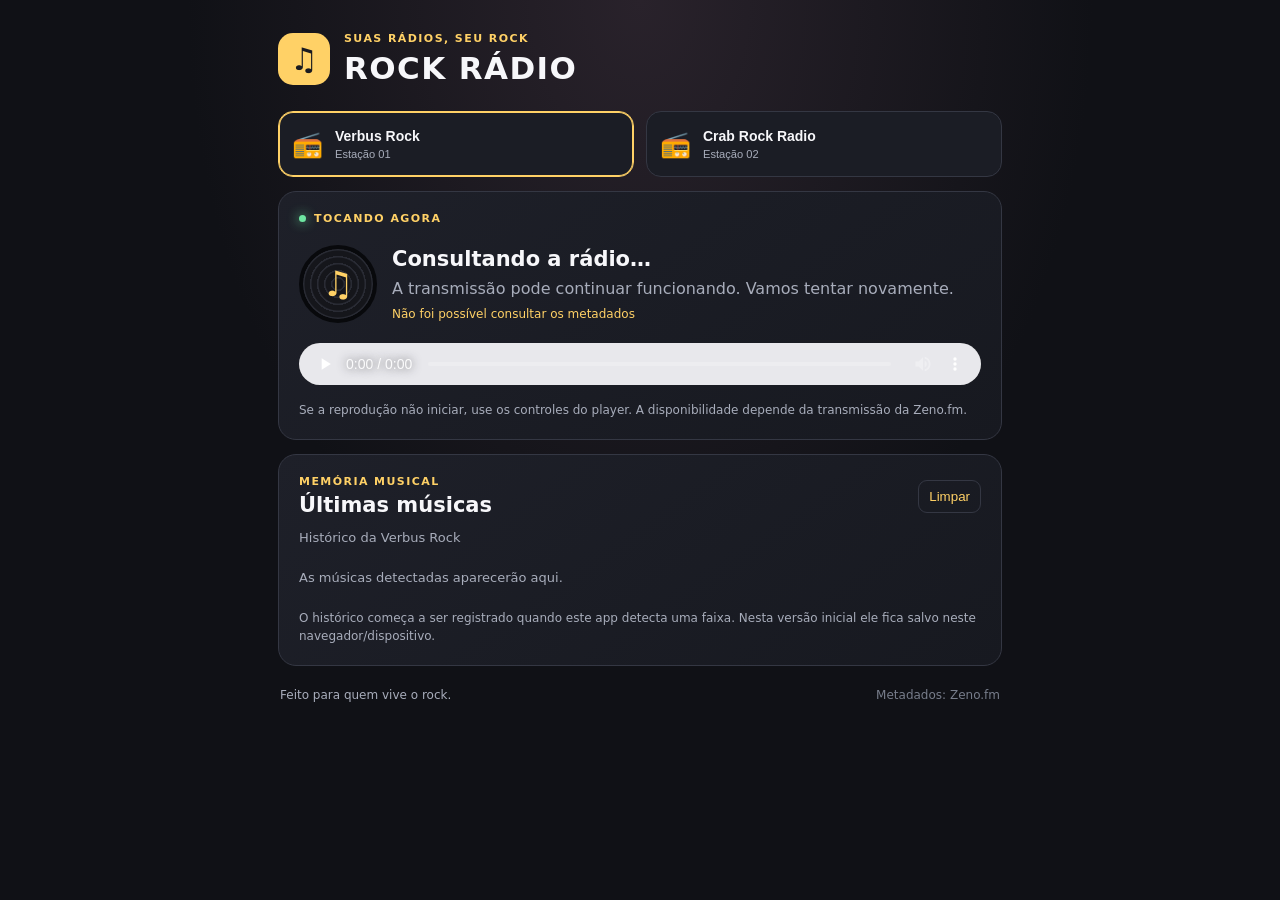
==== index.html @ 573722a2 "Add files via upload" ====
<!doctype html>
<html lang="pt-BR">
<head>
  <meta charset="utf-8">
  <meta name="viewport" content="width=device-width,initial-scale=1">
  <meta name="theme-color" content="#17191f">
  <meta name="description" content="Ouça Verbus Rock e Crab Rock Radio em um só lugar.">
  <link rel="manifest" href="/manifest.webmanifest">
  <link rel="icon" href="/icons/icon.svg" type="image/svg+xml">
  <link rel="stylesheet" href="/styles.css">
  <title>Rock Rádio</title>
</head>
<body>
  <main class="app">
    <header class="top">
      <div class="brand-mark">♫</div>
      <div><p class="eyebrow">SUAS RÁDIOS, SEU ROCK</p><h1>ROCK RÁDIO</h1></div>
      <button id="installBtn" class="install hidden" type="button">Instalar app</button>
    </header>

    <section class="station-grid" aria-label="Escolha uma estação">
      <button class="station active" data-station="verbus" type="button">
        <span class="station-icon">📻</span><span><strong>Verbus Rock</strong><small>Estação 01</small></span>
      </button>
      <button class="station" data-station="crab" type="button">
        <span class="station-icon">📻</span><span><strong>Crab Rock Radio</strong><small>Estação 02</small></span>
      </button>
    </section>

    <section class="now card">
      <div class="section-label"><span class="live-dot"></span> TOCANDO AGORA</div>
      <div class="track">
        <div class="record">♫</div>
        <div class="track-copy">
          <h2 id="trackTitle">Consultando a rádio…</h2>
          <p id="trackArtist">Aguarde enquanto buscamos os metadados.</p>
          <p id="trackStatus" class="status">Preparando conexão</p>
        </div>
      </div>
      <audio id="audio" preload="none" controls></audio>
      <p class="hint">Se a reprodução não iniciar, use os controles do player. A disponibilidade depende da transmissão da Zeno.fm.</p>
    </section>

    <section class="card history-card">
      <div class="history-heading"><div><p class="section-label">MEMÓRIA MUSICAL</p><h2>Últimas músicas</h2></div><button id="clearHistory" class="text-button" type="button">Limpar</button></div>
      <p id="historyFor" class="muted">Histórico da Verbus Rock</p>
      <ol id="historyList" class="history-list"><li class="empty">As músicas detectadas aparecerão aqui.</li></ol>
      <p class="hint">O histórico começa a ser registrado quando este app detecta uma faixa. Nesta versão inicial ele fica salvo neste navegador/dispositivo.</p>
    </section>

    <footer>Feito para quem vive o rock. <span>Metadados: Zeno.fm</span></footer>
  </main>
  <script src="/app.js" defer></script>
</body>
</html>
---- styles.css ----
:root{color-scheme:dark;--bg:#101116;--panel:#1b1d25;--panel2:#252833;--line:#343743;--text:#f7f7fa;--muted:#a8adbb;--gold:#ffd166;--red:#fa5d62}
*{box-sizing:border-box}body{margin:0;background:radial-gradient(ellipse at top,#29222b 0,#101116 50%);font-family:Inter,system-ui,-apple-system,Segoe UI,sans-serif;color:var(--text);min-height:100vh}.app{width:min(760px,100%);margin:0 auto;padding:24px 18px 36px}.top{display:flex;align-items:center;gap:14px;margin:8px 0 25px}.brand-mark{width:52px;height:52px;display:grid;place-items:center;border-radius:15px;background:var(--gold);color:#191a20;font-size:31px;font-weight:900}.eyebrow,.section-label{font-size:11px;letter-spacing:.13em;color:var(--gold);font-weight:800;margin:0 0 5px}.top h1{font-size:clamp(23px,5vw,31px);letter-spacing:.045em;margin:0}.install{margin-left:auto;background:var(--gold);color:#191a20;border:0;border-radius:10px;padding:10px 12px;font-weight:800}.hidden{display:none!important}.station-grid{display:grid;grid-template-columns:1fr 1fr;gap:12px;margin-bottom:14px}.station{display:flex;align-items:center;gap:12px;text-align:left;background:var(--panel);color:var(--text);border:1px solid var(--line);border-radius:15px;padding:16px 13px;cursor:pointer;min-width:0}.station.active{border-color:var(--gold);box-shadow:inset 0 0 0 1px var(--gold)}.station-icon{font-size:25px}.station strong,.station small{display:block}.station strong{font-size:14px}.station small{color:var(--muted);margin-top:4px}.card{background:linear-gradient(145deg,#1e2029,#171920);border:1px solid var(--line);border-radius:18px;padding:20px;margin-bottom:14px}.section-label{display:flex;align-items:center;gap:8px}.live-dot{height:7px;width:7px;border-radius:50%;background:#6ee7a2;box-shadow:0 0 12px #6ee7a2}.track{display:flex;align-items:center;gap:15px;margin:20px 0}.record{height:78px;width:78px;flex:0 0 78px;display:grid;place-items:center;border-radius:50%;font-size:35px;color:var(--gold);background:repeating-radial-gradient(circle,#15161b 0 5px,#292b34 6px 7px);border:4px solid #08090c}.track-copy{min-width:0}.track-copy h2{font-size:21px;line-height:1.2;margin:0 0 6px;overflow-wrap:anywhere}.track-copy p{margin:0;color:var(--muted);overflow-wrap:anywhere}.track-copy .status{font-size:12px;margin-top:9px;color:var(--gold)}audio{width:100%;height:42px}audio::-webkit-media-controls-panel{background:#e8e8ec}.hint{font-size:12px;line-height:1.5;color:var(--muted);margin:12px 0 0}.history-heading{display:flex;justify-content:space-between;align-items:center;gap:10px}.history-heading h2{margin:0;font-size:21px}.text-button{background:transparent;color:var(--gold);border:1px solid var(--line);border-radius:9px;padding:8px 10px;cursor:pointer}.muted{font-size:13px;color:var(--muted)}.history-list{list-style:none;margin:12px 0 0;padding:0}.history-list li{padding:12px 0;border-bottom:1px solid var(--line);display:flex;gap:12px;align-items:flex-start}.history-list li:last-child{border-bottom:0}.history-list .time{font-size:11px;color:var(--gold);white-space:nowrap;min-width:64px}.history-list strong{display:block;font-size:14px;overflow-wrap:anywhere}.history-list small{display:block;color:var(--muted);margin-top:3px}.empty{color:var(--muted);font-size:13px}footer{padding:8px 2px;color:var(--muted);font-size:12px;display:flex;justify-content:space-between;gap:12px}footer span{color:#777d8b}
@media(max-width:520px){.app{padding:18px 13px 28px}.station-grid{grid-template-columns:1fr}.station{padding:13px}.card{padding:16px}.track{align-items:flex-start}.record{width:62px;height:62px;flex-basis:62px;font-size:27px}.track-copy h2{font-size:18px}.top{gap:10px}.brand-mark{width:45px;height:45px}.install{font-size:12px;padding:9px}}
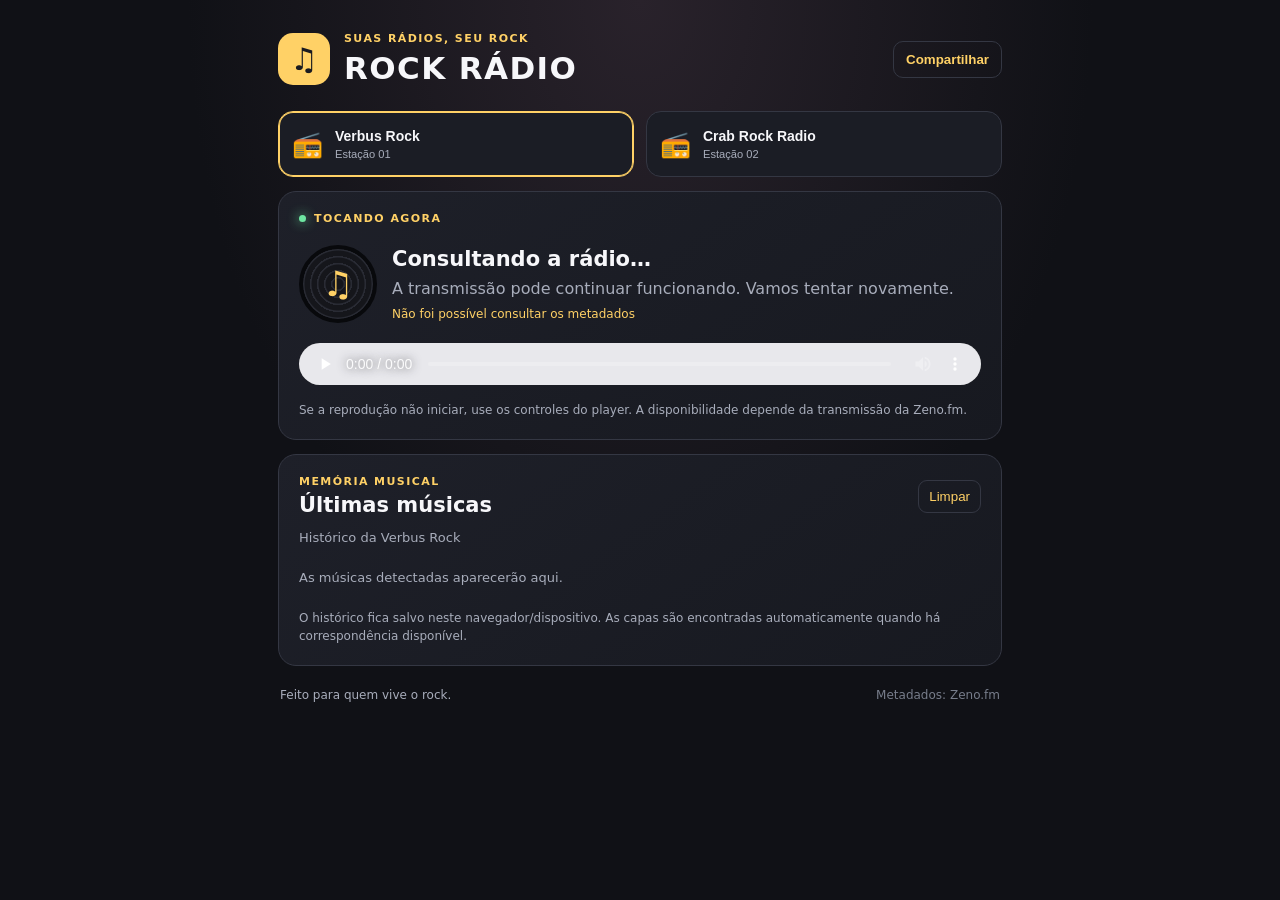
==== commit 7a186e6d: "Add files via upload" ====
--- a/index.html
+++ b/index.html
@@ -1,55 +1,21 @@
 <!doctype html>
 <html lang="pt-BR">
 <head>
-  <meta charset="utf-8">
-  <meta name="viewport" content="width=device-width,initial-scale=1">
-  <meta name="theme-color" content="#17191f">
-  <meta name="description" content="Ouça Verbus Rock e Crab Rock Radio em um só lugar.">
-  <link rel="manifest" href="/manifest.webmanifest">
-  <link rel="icon" href="/icons/icon.svg" type="image/svg+xml">
-  <link rel="stylesheet" href="/styles.css">
-  <title>Rock Rádio</title>
+<meta charset="utf-8"><meta name="viewport" content="width=device-width,initial-scale=1">
+<meta name="theme-color" content="#17191f"><meta name="description" content="Ouça Verbus Rock e Crab Rock Radio em um só lugar.">
+<link rel="manifest" href="/manifest.webmanifest"><link rel="icon" href="/icons/icon.svg" type="image/svg+xml"><link rel="stylesheet" href="/styles.css">
+<title>Rock Rádio</title>
 </head>
-<body>
-  <main class="app">
-    <header class="top">
-      <div class="brand-mark">♫</div>
-      <div><p class="eyebrow">SUAS RÁDIOS, SEU ROCK</p><h1>ROCK RÁDIO</h1></div>
-      <button id="installBtn" class="install hidden" type="button">Instalar app</button>
-    </header>
-
-    <section class="station-grid" aria-label="Escolha uma estação">
-      <button class="station active" data-station="verbus" type="button">
-        <span class="station-icon">📻</span><span><strong>Verbus Rock</strong><small>Estação 01</small></span>
-      </button>
-      <button class="station" data-station="crab" type="button">
-        <span class="station-icon">📻</span><span><strong>Crab Rock Radio</strong><small>Estação 02</small></span>
-      </button>
-    </section>
-
-    <section class="now card">
-      <div class="section-label"><span class="live-dot"></span> TOCANDO AGORA</div>
-      <div class="track">
-        <div class="record">♫</div>
-        <div class="track-copy">
-          <h2 id="trackTitle">Consultando a rádio…</h2>
-          <p id="trackArtist">Aguarde enquanto buscamos os metadados.</p>
-          <p id="trackStatus" class="status">Preparando conexão</p>
-        </div>
-      </div>
-      <audio id="audio" preload="none" controls></audio>
-      <p class="hint">Se a reprodução não iniciar, use os controles do player. A disponibilidade depende da transmissão da Zeno.fm.</p>
-    </section>
-
-    <section class="card history-card">
-      <div class="history-heading"><div><p class="section-label">MEMÓRIA MUSICAL</p><h2>Últimas músicas</h2></div><button id="clearHistory" class="text-button" type="button">Limpar</button></div>
-      <p id="historyFor" class="muted">Histórico da Verbus Rock</p>
-      <ol id="historyList" class="history-list"><li class="empty">As músicas detectadas aparecerão aqui.</li></ol>
-      <p class="hint">O histórico começa a ser registrado quando este app detecta uma faixa. Nesta versão inicial ele fica salvo neste navegador/dispositivo.</p>
-    </section>
-
-    <footer>Feito para quem vive o rock. <span>Metadados: Zeno.fm</span></footer>
-  </main>
-  <script src="/app.js" defer></script>
-</body>
-</html>
+<body><main class="app">
+<header class="top"><div class="brand-mark">♫</div><div><p class="eyebrow">SUAS RÁDIOS, SEU ROCK</p><h1>ROCK RÁDIO</h1></div><div class="top-actions"><button id="shareBtn" class="share-button" type="button">Compartilhar</button><button id="installBtn" class="install hidden" type="button">Instalar app</button></div></header>
+<section class="station-grid" aria-label="Escolha uma estação">
+<button class="station active" data-station="verbus" type="button"><span class="station-icon">📻</span><span><strong>Verbus Rock</strong><small>Estação 01</small></span></button>
+<button class="station" data-station="crab" type="button"><span class="station-icon">📻</span><span><strong>Crab Rock Radio</strong><small>Estação 02</small></span></button>
+</section>
+<section class="now card"><div class="section-label"><span class="live-dot"></span> TOCANDO AGORA</div>
+<div class="track"><img id="albumArt" class="album-art hidden" alt="Capa do álbum" referrerpolicy="no-referrer"><div id="recordFallback" class="record">♫</div><div class="track-copy"><h2 id="trackTitle">Consultando a rádio…</h2><p id="trackArtist">Aguarde enquanto buscamos os metadados.</p><p id="trackStatus" class="status">Preparando conexão</p></div></div>
+<audio id="audio" preload="none" controls></audio><p class="hint">Se a reprodução não iniciar, use os controles do player. A disponibilidade depende da transmissão da Zeno.fm.</p></section>
+<section class="card history-card"><div class="history-heading"><div><p class="section-label">MEMÓRIA MUSICAL</p><h2>Últimas músicas</h2></div><button id="clearHistory" class="text-button" type="button">Limpar</button></div>
+<p id="historyFor" class="muted">Histórico da Verbus Rock</p><ol id="historyList" class="history-list"><li class="empty">As músicas detectadas aparecerão aqui.</li></ol>
+<button id="loadMoreHistory" class="text-button load-more hidden" type="button">Carregar mais músicas</button><p class="hint">O histórico fica salvo neste navegador/dispositivo. As capas são encontradas automaticamente quando há correspondência disponível.</p></section>
+<footer>Feito para quem vive o rock. <span>Metadados: Zeno.fm</span></footer></main><script src="/app.js" defer></script></body></html>
--- a/styles.css
+++ b/styles.css
@@ -1,3 +1,3 @@
 :root{color-scheme:dark;--bg:#101116;--panel:#1b1d25;--panel2:#252833;--line:#343743;--text:#f7f7fa;--muted:#a8adbb;--gold:#ffd166;--red:#fa5d62}
-*{box-sizing:border-box}body{margin:0;background:radial-gradient(ellipse at top,#29222b 0,#101116 50%);font-family:Inter,system-ui,-apple-system,Segoe UI,sans-serif;color:var(--text);min-height:100vh}.app{width:min(760px,100%);margin:0 auto;padding:24px 18px 36px}.top{display:flex;align-items:center;gap:14px;margin:8px 0 25px}.brand-mark{width:52px;height:52px;display:grid;place-items:center;border-radius:15px;background:var(--gold);color:#191a20;font-size:31px;font-weight:900}.eyebrow,.section-label{font-size:11px;letter-spacing:.13em;color:var(--gold);font-weight:800;margin:0 0 5px}.top h1{font-size:clamp(23px,5vw,31px);letter-spacing:.045em;margin:0}.install{margin-left:auto;background:var(--gold);color:#191a20;border:0;border-radius:10px;padding:10px 12px;font-weight:800}.hidden{display:none!important}.station-grid{display:grid;grid-template-columns:1fr 1fr;gap:12px;margin-bottom:14px}.station{display:flex;align-items:center;gap:12px;text-align:left;background:var(--panel);color:var(--text);border:1px solid var(--line);border-radius:15px;padding:16px 13px;cursor:pointer;min-width:0}.station.active{border-color:var(--gold);box-shadow:inset 0 0 0 1px var(--gold)}.station-icon{font-size:25px}.station strong,.station small{display:block}.station strong{font-size:14px}.station small{color:var(--muted);margin-top:4px}.card{background:linear-gradient(145deg,#1e2029,#171920);border:1px solid var(--line);border-radius:18px;padding:20px;margin-bottom:14px}.section-label{display:flex;align-items:center;gap:8px}.live-dot{height:7px;width:7px;border-radius:50%;background:#6ee7a2;box-shadow:0 0 12px #6ee7a2}.track{display:flex;align-items:center;gap:15px;margin:20px 0}.record{height:78px;width:78px;flex:0 0 78px;display:grid;place-items:center;border-radius:50%;font-size:35px;color:var(--gold);background:repeating-radial-gradient(circle,#15161b 0 5px,#292b34 6px 7px);border:4px solid #08090c}.track-copy{min-width:0}.track-copy h2{font-size:21px;line-height:1.2;margin:0 0 6px;overflow-wrap:anywhere}.track-copy p{margin:0;color:var(--muted);overflow-wrap:anywhere}.track-copy .status{font-size:12px;margin-top:9px;color:var(--gold)}audio{width:100%;height:42px}audio::-webkit-media-controls-panel{background:#e8e8ec}.hint{font-size:12px;line-height:1.5;color:var(--muted);margin:12px 0 0}.history-heading{display:flex;justify-content:space-between;align-items:center;gap:10px}.history-heading h2{margin:0;font-size:21px}.text-button{background:transparent;color:var(--gold);border:1px solid var(--line);border-radius:9px;padding:8px 10px;cursor:pointer}.muted{font-size:13px;color:var(--muted)}.history-list{list-style:none;margin:12px 0 0;padding:0}.history-list li{padding:12px 0;border-bottom:1px solid var(--line);display:flex;gap:12px;align-items:flex-start}.history-list li:last-child{border-bottom:0}.history-list .time{font-size:11px;color:var(--gold);white-space:nowrap;min-width:64px}.history-list strong{display:block;font-size:14px;overflow-wrap:anywhere}.history-list small{display:block;color:var(--muted);margin-top:3px}.empty{color:var(--muted);font-size:13px}footer{padding:8px 2px;color:var(--muted);font-size:12px;display:flex;justify-content:space-between;gap:12px}footer span{color:#777d8b}
-@media(max-width:520px){.app{padding:18px 13px 28px}.station-grid{grid-template-columns:1fr}.station{padding:13px}.card{padding:16px}.track{align-items:flex-start}.record{width:62px;height:62px;flex-basis:62px;font-size:27px}.track-copy h2{font-size:18px}.top{gap:10px}.brand-mark{width:45px;height:45px}.install{font-size:12px;padding:9px}}
+*{box-sizing:border-box}body{margin:0;background:radial-gradient(ellipse at top,#29222b 0,#101116 50%);font-family:Inter,system-ui,-apple-system,Segoe UI,sans-serif;color:var(--text);min-height:100vh}.app{width:min(760px,100%);margin:0 auto;padding:24px 18px 36px}.top{display:flex;align-items:center;gap:14px;margin:8px 0 25px}.brand-mark{width:52px;height:52px;display:grid;place-items:center;border-radius:15px;background:var(--gold);color:#191a20;font-size:31px;font-weight:900}.eyebrow,.section-label{font-size:11px;letter-spacing:.13em;color:var(--gold);font-weight:800;margin:0 0 5px}.top h1{font-size:clamp(23px,5vw,31px);letter-spacing:.045em;margin:0}.top-actions{margin-left:auto;display:flex;gap:8px;align-items:center}.install,.share-button{background:var(--gold);color:#191a20;border:0;border-radius:10px;padding:10px 12px;font-weight:800;cursor:pointer}.share-button{background:transparent;color:var(--gold);border:1px solid var(--line)}.hidden{display:none!important}.station-grid{display:grid;grid-template-columns:1fr 1fr;gap:12px;margin-bottom:14px}.station{display:flex;align-items:center;gap:12px;text-align:left;background:var(--panel);color:var(--text);border:1px solid var(--line);border-radius:15px;padding:16px 13px;cursor:pointer;min-width:0}.station.active{border-color:var(--gold);box-shadow:inset 0 0 0 1px var(--gold)}.station-icon{font-size:25px}.station strong,.station small{display:block}.station strong{font-size:14px}.station small{color:var(--muted);margin-top:4px}.card{background:linear-gradient(145deg,#1e2029,#171920);border:1px solid var(--line);border-radius:18px;padding:20px;margin-bottom:14px}.section-label{display:flex;align-items:center;gap:8px}.live-dot{height:7px;width:7px;border-radius:50%;background:#6ee7a2;box-shadow:0 0 12px #6ee7a2}.track{display:flex;align-items:center;gap:15px;margin:20px 0}.record,.album-art{height:78px;width:78px;flex:0 0 78px;border-radius:50%;object-fit:cover}.record{display:grid;place-items:center;font-size:35px;color:var(--gold);background:repeating-radial-gradient(circle,#15161b 0 5px,#292b34 6px 7px);border:4px solid #08090c}.album-art{border-radius:12px;border:1px solid var(--line);box-shadow:0 4px 18px #0005}.track-copy{min-width:0}.track-copy h2{font-size:21px;line-height:1.2;margin:0 0 6px;overflow-wrap:anywhere}.track-copy p{margin:0;color:var(--muted);overflow-wrap:anywhere}.track-copy .status{font-size:12px;margin-top:9px;color:var(--gold)}audio{width:100%;height:42px}audio::-webkit-media-controls-panel{background:#e8e8ec}.hint{font-size:12px;line-height:1.5;color:var(--muted);margin:12px 0 0}.history-heading{display:flex;justify-content:space-between;align-items:center;gap:10px}.history-heading h2{margin:0;font-size:21px}.text-button{background:transparent;color:var(--gold);border:1px solid var(--line);border-radius:9px;padding:8px 10px;cursor:pointer}.muted{font-size:13px;color:var(--muted)}.history-list{list-style:none;margin:12px 0 0;padding:0}.history-list li{padding:12px 0;border-bottom:1px solid var(--line);display:flex;gap:12px;align-items:flex-start}.history-list li:last-child{border-bottom:0}.history-list .time{font-size:11px;color:var(--gold);white-space:nowrap;min-width:64px}.history-list strong{display:block;font-size:14px;overflow-wrap:anywhere}.history-list small{display:block;color:var(--muted);margin-top:3px}.empty{color:var(--muted);font-size:13px}.load-more{display:block;margin:14px auto 0}footer{padding:8px 2px;color:var(--muted);font-size:12px;display:flex;justify-content:space-between;gap:12px}footer span{color:#777d8b}
+@media(max-width:520px){.app{padding:18px 13px 28px}.station-grid{grid-template-columns:1fr}.station{padding:13px}.card{padding:16px}.track{align-items:flex-start}.record,.album-art{width:62px;height:62px;flex-basis:62px;font-size:27px}.track-copy h2{font-size:18px}.top{gap:10px;flex-wrap:wrap}.brand-mark{width:45px;height:45px}.top-actions{margin-left:auto}.install,.share-button{font-size:12px;padding:9px}.history-list .time{min-width:58px}}
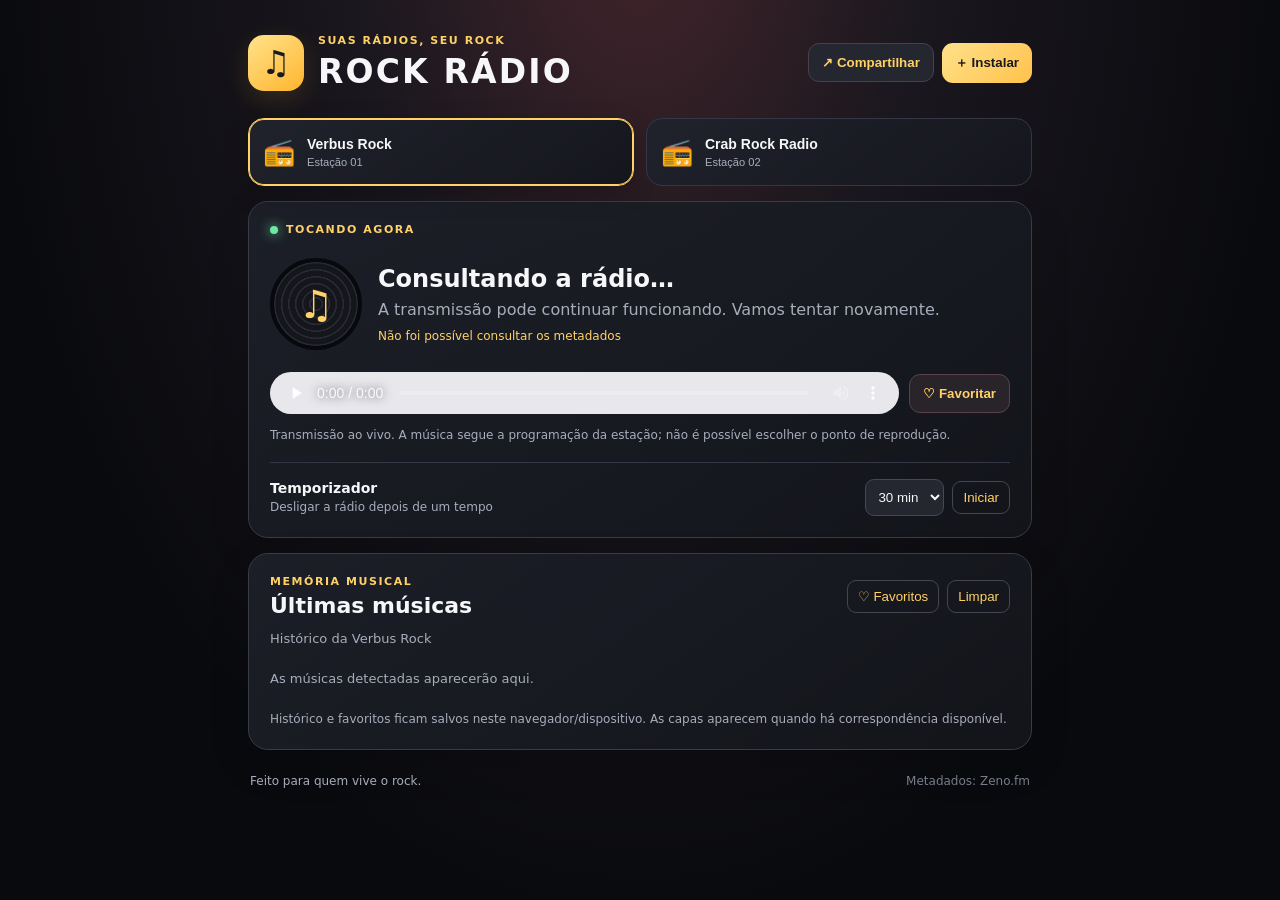
==== commit 5907b407: "Add files via upload" ====
--- a/index.html
+++ b/index.html
@@ -7,15 +7,15 @@
 <title>Rock Rádio</title>
 </head>
 <body><main class="app">
-<header class="top"><div class="brand-mark">♫</div><div><p class="eyebrow">SUAS RÁDIOS, SEU ROCK</p><h1>ROCK RÁDIO</h1></div><div class="top-actions"><button id="shareBtn" class="share-button" type="button">Compartilhar</button><button id="installBtn" class="install hidden" type="button">Instalar app</button></div></header>
+<header class="top"><div class="brand-mark">♫</div><div><p class="eyebrow">SUAS RÁDIOS, SEU ROCK</p><h1>ROCK RÁDIO</h1></div><div class="top-actions"><button id="shareBtn" class="share-button" type="button">↗ Compartilhar</button><button id="installBtn" class="install" type="button">＋ Instalar</button></div></header>
 <section class="station-grid" aria-label="Escolha uma estação">
 <button class="station active" data-station="verbus" type="button"><span class="station-icon">📻</span><span><strong>Verbus Rock</strong><small>Estação 01</small></span></button>
 <button class="station" data-station="crab" type="button"><span class="station-icon">📻</span><span><strong>Crab Rock Radio</strong><small>Estação 02</small></span></button>
 </section>
 <section class="now card"><div class="section-label"><span class="live-dot"></span> TOCANDO AGORA</div>
 <div class="track"><img id="albumArt" class="album-art hidden" alt="Capa do álbum" referrerpolicy="no-referrer"><div id="recordFallback" class="record">♫</div><div class="track-copy"><h2 id="trackTitle">Consultando a rádio…</h2><p id="trackArtist">Aguarde enquanto buscamos os metadados.</p><p id="trackStatus" class="status">Preparando conexão</p></div></div>
-<audio id="audio" preload="none" controls></audio><p class="hint">Se a reprodução não iniciar, use os controles do player. A disponibilidade depende da transmissão da Zeno.fm.</p></section>
-<section class="card history-card"><div class="history-heading"><div><p class="section-label">MEMÓRIA MUSICAL</p><h2>Últimas músicas</h2></div><button id="clearHistory" class="text-button" type="button">Limpar</button></div>
+<div class="live-controls"><audio id="audio" preload="none" controls></audio><button id="favoriteCurrent" class="favorite-button" type="button" aria-pressed="false" title="Salvar música nos favoritos">♡ Favoritar</button></div><p class="hint">Transmissão ao vivo. A música segue a programação da estação; não é possível escolher o ponto de reprodução.</p><section class="sleep-timer" aria-label="Temporizador de desligamento"><div><strong>Temporizador</strong><small id="timerStatus">Desligar a rádio depois de um tempo</small></div><div class="timer-actions"><select id="timerDuration" aria-label="Tempo para desligar"><option value="15">15 min</option><option value="30" selected>30 min</option><option value="45">45 min</option><option value="60">60 min</option><option value="90">90 min</option></select><button id="timerToggle" class="text-button" type="button">Iniciar</button></div></section></section>
+<section class="card history-card"><div class="history-heading"><div><p class="section-label">MEMÓRIA MUSICAL</p><h2>Últimas músicas</h2></div><div class="history-actions"><button id="showFavorites" class="text-button" type="button" aria-pressed="false">♡ Favoritos</button><button id="clearHistory" class="text-button" type="button">Limpar</button></div></div>
 <p id="historyFor" class="muted">Histórico da Verbus Rock</p><ol id="historyList" class="history-list"><li class="empty">As músicas detectadas aparecerão aqui.</li></ol>
-<button id="loadMoreHistory" class="text-button load-more hidden" type="button">Carregar mais músicas</button><p class="hint">O histórico fica salvo neste navegador/dispositivo. As capas são encontradas automaticamente quando há correspondência disponível.</p></section>
+<button id="loadMoreHistory" class="text-button load-more hidden" type="button">Carregar mais músicas</button><p class="hint">Histórico e favoritos ficam salvos neste navegador/dispositivo. As capas aparecem quando há correspondência disponível.</p></section>
 <footer>Feito para quem vive o rock. <span>Metadados: Zeno.fm</span></footer></main><script src="/app.js" defer></script></body></html>
--- a/styles.css
+++ b/styles.css
@@ -1,3 +1,3 @@
-:root{color-scheme:dark;--bg:#101116;--panel:#1b1d25;--panel2:#252833;--line:#343743;--text:#f7f7fa;--muted:#a8adbb;--gold:#ffd166;--red:#fa5d62}
-*{box-sizing:border-box}body{margin:0;background:radial-gradient(ellipse at top,#29222b 0,#101116 50%);font-family:Inter,system-ui,-apple-system,Segoe UI,sans-serif;color:var(--text);min-height:100vh}.app{width:min(760px,100%);margin:0 auto;padding:24px 18px 36px}.top{display:flex;align-items:center;gap:14px;margin:8px 0 25px}.brand-mark{width:52px;height:52px;display:grid;place-items:center;border-radius:15px;background:var(--gold);color:#191a20;font-size:31px;font-weight:900}.eyebrow,.section-label{font-size:11px;letter-spacing:.13em;color:var(--gold);font-weight:800;margin:0 0 5px}.top h1{font-size:clamp(23px,5vw,31px);letter-spacing:.045em;margin:0}.top-actions{margin-left:auto;display:flex;gap:8px;align-items:center}.install,.share-button{background:var(--gold);color:#191a20;border:0;border-radius:10px;padding:10px 12px;font-weight:800;cursor:pointer}.share-button{background:transparent;color:var(--gold);border:1px solid var(--line)}.hidden{display:none!important}.station-grid{display:grid;grid-template-columns:1fr 1fr;gap:12px;margin-bottom:14px}.station{display:flex;align-items:center;gap:12px;text-align:left;background:var(--panel);color:var(--text);border:1px solid var(--line);border-radius:15px;padding:16px 13px;cursor:pointer;min-width:0}.station.active{border-color:var(--gold);box-shadow:inset 0 0 0 1px var(--gold)}.station-icon{font-size:25px}.station strong,.station small{display:block}.station strong{font-size:14px}.station small{color:var(--muted);margin-top:4px}.card{background:linear-gradient(145deg,#1e2029,#171920);border:1px solid var(--line);border-radius:18px;padding:20px;margin-bottom:14px}.section-label{display:flex;align-items:center;gap:8px}.live-dot{height:7px;width:7px;border-radius:50%;background:#6ee7a2;box-shadow:0 0 12px #6ee7a2}.track{display:flex;align-items:center;gap:15px;margin:20px 0}.record,.album-art{height:78px;width:78px;flex:0 0 78px;border-radius:50%;object-fit:cover}.record{display:grid;place-items:center;font-size:35px;color:var(--gold);background:repeating-radial-gradient(circle,#15161b 0 5px,#292b34 6px 7px);border:4px solid #08090c}.album-art{border-radius:12px;border:1px solid var(--line);box-shadow:0 4px 18px #0005}.track-copy{min-width:0}.track-copy h2{font-size:21px;line-height:1.2;margin:0 0 6px;overflow-wrap:anywhere}.track-copy p{margin:0;color:var(--muted);overflow-wrap:anywhere}.track-copy .status{font-size:12px;margin-top:9px;color:var(--gold)}audio{width:100%;height:42px}audio::-webkit-media-controls-panel{background:#e8e8ec}.hint{font-size:12px;line-height:1.5;color:var(--muted);margin:12px 0 0}.history-heading{display:flex;justify-content:space-between;align-items:center;gap:10px}.history-heading h2{margin:0;font-size:21px}.text-button{background:transparent;color:var(--gold);border:1px solid var(--line);border-radius:9px;padding:8px 10px;cursor:pointer}.muted{font-size:13px;color:var(--muted)}.history-list{list-style:none;margin:12px 0 0;padding:0}.history-list li{padding:12px 0;border-bottom:1px solid var(--line);display:flex;gap:12px;align-items:flex-start}.history-list li:last-child{border-bottom:0}.history-list .time{font-size:11px;color:var(--gold);white-space:nowrap;min-width:64px}.history-list strong{display:block;font-size:14px;overflow-wrap:anywhere}.history-list small{display:block;color:var(--muted);margin-top:3px}.empty{color:var(--muted);font-size:13px}.load-more{display:block;margin:14px auto 0}footer{padding:8px 2px;color:var(--muted);font-size:12px;display:flex;justify-content:space-between;gap:12px}footer span{color:#777d8b}
-@media(max-width:520px){.app{padding:18px 13px 28px}.station-grid{grid-template-columns:1fr}.station{padding:13px}.card{padding:16px}.track{align-items:flex-start}.record,.album-art{width:62px;height:62px;flex-basis:62px;font-size:27px}.track-copy h2{font-size:18px}.top{gap:10px;flex-wrap:wrap}.brand-mark{width:45px;height:45px}.top-actions{margin-left:auto}.install,.share-button{font-size:12px;padding:9px}.history-list .time{min-width:58px}}
+:root{color-scheme:dark;--bg:#090a0e;--panel:#171920;--panel2:#222530;--line:#343743;--text:#f7f7fa;--muted:#a8adbb;--gold:#ffd166;--red:#fa5d62;--green:#6ee7a2}
+*{box-sizing:border-box}body{margin:0;background:radial-gradient(ellipse at 50% -10%,#44252c 0,#1a171e 32%,#090a0e 72%);font-family:Inter,system-ui,-apple-system,Segoe UI,sans-serif;color:var(--text);min-height:100vh}.app{width:min(820px,100%);margin:0 auto;padding:26px 18px 40px}.top{display:flex;align-items:center;gap:14px;margin:8px 0 27px}.brand-mark{width:56px;height:56px;display:grid;place-items:center;border-radius:16px;background:linear-gradient(145deg,#ffe38b,#ffb52e);color:#191a20;font-size:33px;font-weight:900;box-shadow:0 8px 26px #ffb52e25}.eyebrow,.section-label{font-size:11px;letter-spacing:.14em;color:var(--gold);font-weight:850;margin:0 0 5px}.top h1{font-size:clamp(23px,5vw,33px);letter-spacing:.065em;margin:0}.top-actions{margin-left:auto;display:flex;gap:8px;align-items:center}.install,.share-button{background:linear-gradient(135deg,#ffe18a,#ffc24b);color:#191a20;border:0;border-radius:11px;padding:11px 13px;font-weight:850;cursor:pointer;white-space:nowrap}.share-button{background:#242630;color:var(--gold);border:1px solid #48414a}.hidden{display:none!important}.station-grid{display:grid;grid-template-columns:1fr 1fr;gap:12px;margin-bottom:15px}.station{display:flex;align-items:center;gap:12px;text-align:left;background:linear-gradient(145deg,#20222c,#15161d);color:var(--text);border:1px solid var(--line);border-radius:16px;padding:17px 14px;cursor:pointer;min-width:0;transition:border-color .18s,transform .18s}.station:hover{transform:translateY(-1px);border-color:#77717b}.station.active{border-color:var(--gold);box-shadow:inset 0 0 0 1px var(--gold),0 8px 26px #0003}.station-icon{font-size:26px}.station strong,.station small{display:block}.station strong{font-size:14px}.station small{color:var(--muted);margin-top:4px}.card{background:linear-gradient(145deg,#1d2029ed,#13151bee);border:1px solid #393b47;border-radius:20px;padding:21px;margin-bottom:15px;box-shadow:0 15px 40px #0002}.section-label{display:flex;align-items:center;gap:8px}.live-dot{height:8px;width:8px;border-radius:50%;background:var(--green);box-shadow:0 0 12px var(--green);animation:pulse 1.8s infinite}@keyframes pulse{50%{box-shadow:0 0 4px var(--green);opacity:.65}}.track{display:flex;align-items:center;gap:16px;margin:22px 0}.record,.album-art{height:92px;width:92px;flex:0 0 92px;border-radius:15px;object-fit:cover}.record{display:grid;place-items:center;font-size:39px;color:var(--gold);background:repeating-radial-gradient(circle,#15161b 0 5px,#292b34 6px 7px);border:4px solid #08090c;border-radius:50%}.album-art{border:1px solid #55505b;box-shadow:0 8px 25px #0006}.track-copy{min-width:0}.track-copy h2{font-size:clamp(19px,3vw,24px);line-height:1.2;margin:0 0 7px;overflow-wrap:anywhere}.track-copy p{margin:0;color:var(--muted);overflow-wrap:anywhere}.track-copy .status{font-size:12px;margin-top:10px;color:var(--gold)}.live-controls{display:flex;align-items:center;gap:10px}audio{width:100%;height:42px;min-width:0}audio::-webkit-media-controls-panel{background:#e8e8ec}.favorite-button{flex:0 0 auto;background:#29232a;border:1px solid #5a414b;color:#ffd166;border-radius:11px;padding:11px 13px;font-weight:800;cursor:pointer;white-space:nowrap}.favorite-button.is-favorite,.history-fav.is-favorite{color:#ff6574;border-color:#ff6574;background:#351c25}.hint{font-size:12px;line-height:1.55;color:var(--muted);margin:12px 0 0}.sleep-timer{display:flex;align-items:center;justify-content:space-between;gap:14px;border-top:1px solid var(--line);margin-top:17px;padding-top:16px}.sleep-timer strong,.sleep-timer small{display:block}.sleep-timer strong{font-size:14px}.sleep-timer small{font-size:12px;color:var(--muted);margin-top:4px}.timer-actions,.history-actions{display:flex;gap:8px;align-items:center}.timer-actions select{background:#242630;color:var(--text);border:1px solid #454854;border-radius:9px;padding:9px 8px}.history-heading{display:flex;justify-content:space-between;align-items:center;gap:10px}.history-heading h2{margin:0;font-size:22px}.text-button{background:transparent;color:var(--gold);border:1px solid #444651;border-radius:9px;padding:8px 10px;cursor:pointer;white-space:nowrap}.text-button:hover,.text-button.is-selected,.text-button.is-selected{background:#2b252b;border-color:var(--gold)}.muted{font-size:13px;color:var(--muted)}.history-list{list-style:none;margin:12px 0 0;padding:0}.history-list li{padding:12px 0;border-bottom:1px solid var(--line);display:flex;gap:12px;align-items:center}.history-list li:last-child{border-bottom:0}.history-list .time{font-size:11px;color:var(--gold);white-space:nowrap;min-width:100px}.history-list li>div{min-width:0;flex:1}.history-list strong{display:block;font-size:14px;overflow-wrap:anywhere}.history-list small{display:block;color:var(--muted);margin-top:3px}.history-fav,.remove-favorite{flex:0 0 auto;background:transparent;border:1px solid #42444f;border-radius:9px;color:#c5c7d0;font-size:18px;min-width:36px;height:34px;cursor:pointer}.favorite-row{justify-content:space-between}.empty{color:var(--muted);font-size:13px}.load-more{display:block;margin:14px auto 0}footer{padding:9px 2px;color:var(--muted);font-size:12px;display:flex;justify-content:space-between;gap:12px}footer span{color:#777d8b}
+@media(max-width:560px){.app{padding:18px 12px 28px}.station-grid{grid-template-columns:1fr}.station{padding:14px}.card{padding:16px}.track{align-items:flex-start;gap:12px}.record,.album-art{width:68px;height:68px;flex-basis:68px;font-size:28px}.track-copy h2{font-size:18px}.top{gap:10px;flex-wrap:wrap}.brand-mark{width:46px;height:46px;font-size:28px}.top-actions{margin-left:auto;gap:6px}.install,.share-button{font-size:11px;padding:9px 10px}.live-controls{align-items:stretch;flex-direction:column}.favorite-button{width:100%}.sleep-timer{align-items:flex-start;flex-direction:column}.timer-actions{width:100%}.timer-actions select{flex:1}.history-heading{align-items:flex-start;flex-direction:column}.history-actions{width:100%;justify-content:space-between}.history-list .time{min-width:82px;font-size:10px}footer{flex-direction:column}}
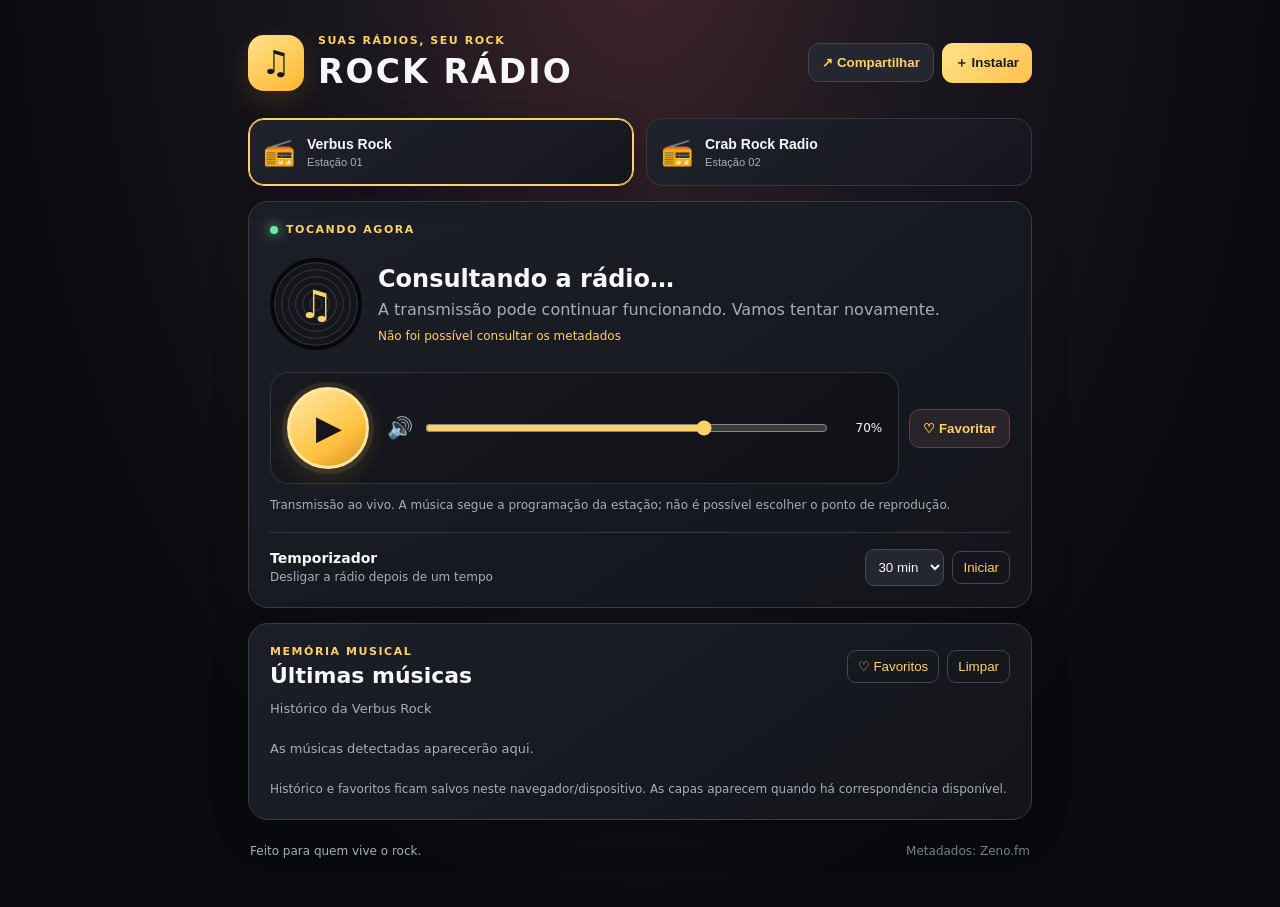
==== commit 4221d713: "Add files via upload" ====
--- a/index.html
+++ b/index.html
@@ -14,7 +14,20 @@
 </section>
 <section class="now card"><div class="section-label"><span class="live-dot"></span> TOCANDO AGORA</div>
 <div class="track"><img id="albumArt" class="album-art hidden" alt="Capa do álbum" referrerpolicy="no-referrer"><div id="recordFallback" class="record">♫</div><div class="track-copy"><h2 id="trackTitle">Consultando a rádio…</h2><p id="trackArtist">Aguarde enquanto buscamos os metadados.</p><p id="trackStatus" class="status">Preparando conexão</p></div></div>
-<div class="live-controls"><audio id="audio" preload="none" controls></audio><button id="favoriteCurrent" class="favorite-button" type="button" aria-pressed="false" title="Salvar música nos favoritos">♡ Favoritar</button></div><p class="hint">Transmissão ao vivo. A música segue a programação da estação; não é possível escolher o ponto de reprodução.</p><section class="sleep-timer" aria-label="Temporizador de desligamento"><div><strong>Temporizador</strong><small id="timerStatus">Desligar a rádio depois de um tempo</small></div><div class="timer-actions"><select id="timerDuration" aria-label="Tempo para desligar"><option value="15">15 min</option><option value="30" selected>30 min</option><option value="45">45 min</option><option value="60">60 min</option><option value="90">90 min</option></select><button id="timerToggle" class="text-button" type="button">Iniciar</button></div></section></section>
+<div class="live-controls">
+  <div class="custom-player" aria-label="Controles da transmissão ao vivo">
+    <button id="playToggle" class="play-toggle" type="button" aria-label="Iniciar rádio" aria-pressed="false">
+      <span id="playToggleIcon" aria-hidden="true">▶</span>
+    </button>
+    <div class="volume-control">
+      <label for="volumeControl" aria-label="Volume">🔊</label>
+      <input id="volumeControl" type="range" min="0" max="100" value="70" step="1" aria-label="Volume da rádio">
+      <output id="volumeValue" for="volumeControl">70%</output>
+    </div>
+  </div>
+  <audio id="audio" preload="none" playsinline></audio>
+  <button id="favoriteCurrent" class="favorite-button" type="button" aria-pressed="false" title="Salvar música nos favoritos">♡ Favoritar</button>
+</div><p class="hint">Transmissão ao vivo. A música segue a programação da estação; não é possível escolher o ponto de reprodução.</p><section class="sleep-timer" aria-label="Temporizador de desligamento"><div><strong>Temporizador</strong><small id="timerStatus">Desligar a rádio depois de um tempo</small></div><div class="timer-actions"><select id="timerDuration" aria-label="Tempo para desligar"><option value="15">15 min</option><option value="30" selected>30 min</option><option value="45">45 min</option><option value="60">60 min</option><option value="90">90 min</option></select><button id="timerToggle" class="text-button" type="button">Iniciar</button></div></section></section>
 <section class="card history-card"><div class="history-heading"><div><p class="section-label">MEMÓRIA MUSICAL</p><h2>Últimas músicas</h2></div><div class="history-actions"><button id="showFavorites" class="text-button" type="button" aria-pressed="false">♡ Favoritos</button><button id="clearHistory" class="text-button" type="button">Limpar</button></div></div>
 <p id="historyFor" class="muted">Histórico da Verbus Rock</p><ol id="historyList" class="history-list"><li class="empty">As músicas detectadas aparecerão aqui.</li></ol>
 <button id="loadMoreHistory" class="text-button load-more hidden" type="button">Carregar mais músicas</button><p class="hint">Histórico e favoritos ficam salvos neste navegador/dispositivo. As capas aparecem quando há correspondência disponível.</p></section>
--- a/styles.css
+++ b/styles.css
@@ -1,3 +1,650 @@
-:root{color-scheme:dark;--bg:#090a0e;--panel:#171920;--panel2:#222530;--line:#343743;--text:#f7f7fa;--muted:#a8adbb;--gold:#ffd166;--red:#fa5d62;--green:#6ee7a2}
-*{box-sizing:border-box}body{margin:0;background:radial-gradient(ellipse at 50% -10%,#44252c 0,#1a171e 32%,#090a0e 72%);font-family:Inter,system-ui,-apple-system,Segoe UI,sans-serif;color:var(--text);min-height:100vh}.app{width:min(820px,100%);margin:0 auto;padding:26px 18px 40px}.top{display:flex;align-items:center;gap:14px;margin:8px 0 27px}.brand-mark{width:56px;height:56px;display:grid;place-items:center;border-radius:16px;background:linear-gradient(145deg,#ffe38b,#ffb52e);color:#191a20;font-size:33px;font-weight:900;box-shadow:0 8px 26px #ffb52e25}.eyebrow,.section-label{font-size:11px;letter-spacing:.14em;color:var(--gold);font-weight:850;margin:0 0 5px}.top h1{font-size:clamp(23px,5vw,33px);letter-spacing:.065em;margin:0}.top-actions{margin-left:auto;display:flex;gap:8px;align-items:center}.install,.share-button{background:linear-gradient(135deg,#ffe18a,#ffc24b);color:#191a20;border:0;border-radius:11px;padding:11px 13px;font-weight:850;cursor:pointer;white-space:nowrap}.share-button{background:#242630;color:var(--gold);border:1px solid #48414a}.hidden{display:none!important}.station-grid{display:grid;grid-template-columns:1fr 1fr;gap:12px;margin-bottom:15px}.station{display:flex;align-items:center;gap:12px;text-align:left;background:linear-gradient(145deg,#20222c,#15161d);color:var(--text);border:1px solid var(--line);border-radius:16px;padding:17px 14px;cursor:pointer;min-width:0;transition:border-color .18s,transform .18s}.station:hover{transform:translateY(-1px);border-color:#77717b}.station.active{border-color:var(--gold);box-shadow:inset 0 0 0 1px var(--gold),0 8px 26px #0003}.station-icon{font-size:26px}.station strong,.station small{display:block}.station strong{font-size:14px}.station small{color:var(--muted);margin-top:4px}.card{background:linear-gradient(145deg,#1d2029ed,#13151bee);border:1px solid #393b47;border-radius:20px;padding:21px;margin-bottom:15px;box-shadow:0 15px 40px #0002}.section-label{display:flex;align-items:center;gap:8px}.live-dot{height:8px;width:8px;border-radius:50%;background:var(--green);box-shadow:0 0 12px var(--green);animation:pulse 1.8s infinite}@keyframes pulse{50%{box-shadow:0 0 4px var(--green);opacity:.65}}.track{display:flex;align-items:center;gap:16px;margin:22px 0}.record,.album-art{height:92px;width:92px;flex:0 0 92px;border-radius:15px;object-fit:cover}.record{display:grid;place-items:center;font-size:39px;color:var(--gold);background:repeating-radial-gradient(circle,#15161b 0 5px,#292b34 6px 7px);border:4px solid #08090c;border-radius:50%}.album-art{border:1px solid #55505b;box-shadow:0 8px 25px #0006}.track-copy{min-width:0}.track-copy h2{font-size:clamp(19px,3vw,24px);line-height:1.2;margin:0 0 7px;overflow-wrap:anywhere}.track-copy p{margin:0;color:var(--muted);overflow-wrap:anywhere}.track-copy .status{font-size:12px;margin-top:10px;color:var(--gold)}.live-controls{display:flex;align-items:center;gap:10px}audio{width:100%;height:42px;min-width:0}audio::-webkit-media-controls-panel{background:#e8e8ec}.favorite-button{flex:0 0 auto;background:#29232a;border:1px solid #5a414b;color:#ffd166;border-radius:11px;padding:11px 13px;font-weight:800;cursor:pointer;white-space:nowrap}.favorite-button.is-favorite,.history-fav.is-favorite{color:#ff6574;border-color:#ff6574;background:#351c25}.hint{font-size:12px;line-height:1.55;color:var(--muted);margin:12px 0 0}.sleep-timer{display:flex;align-items:center;justify-content:space-between;gap:14px;border-top:1px solid var(--line);margin-top:17px;padding-top:16px}.sleep-timer strong,.sleep-timer small{display:block}.sleep-timer strong{font-size:14px}.sleep-timer small{font-size:12px;color:var(--muted);margin-top:4px}.timer-actions,.history-actions{display:flex;gap:8px;align-items:center}.timer-actions select{background:#242630;color:var(--text);border:1px solid #454854;border-radius:9px;padding:9px 8px}.history-heading{display:flex;justify-content:space-between;align-items:center;gap:10px}.history-heading h2{margin:0;font-size:22px}.text-button{background:transparent;color:var(--gold);border:1px solid #444651;border-radius:9px;padding:8px 10px;cursor:pointer;white-space:nowrap}.text-button:hover,.text-button.is-selected,.text-button.is-selected{background:#2b252b;border-color:var(--gold)}.muted{font-size:13px;color:var(--muted)}.history-list{list-style:none;margin:12px 0 0;padding:0}.history-list li{padding:12px 0;border-bottom:1px solid var(--line);display:flex;gap:12px;align-items:center}.history-list li:last-child{border-bottom:0}.history-list .time{font-size:11px;color:var(--gold);white-space:nowrap;min-width:100px}.history-list li>div{min-width:0;flex:1}.history-list strong{display:block;font-size:14px;overflow-wrap:anywhere}.history-list small{display:block;color:var(--muted);margin-top:3px}.history-fav,.remove-favorite{flex:0 0 auto;background:transparent;border:1px solid #42444f;border-radius:9px;color:#c5c7d0;font-size:18px;min-width:36px;height:34px;cursor:pointer}.favorite-row{justify-content:space-between}.empty{color:var(--muted);font-size:13px}.load-more{display:block;margin:14px auto 0}footer{padding:9px 2px;color:var(--muted);font-size:12px;display:flex;justify-content:space-between;gap:12px}footer span{color:#777d8b}
-@media(max-width:560px){.app{padding:18px 12px 28px}.station-grid{grid-template-columns:1fr}.station{padding:14px}.card{padding:16px}.track{align-items:flex-start;gap:12px}.record,.album-art{width:68px;height:68px;flex-basis:68px;font-size:28px}.track-copy h2{font-size:18px}.top{gap:10px;flex-wrap:wrap}.brand-mark{width:46px;height:46px;font-size:28px}.top-actions{margin-left:auto;gap:6px}.install,.share-button{font-size:11px;padding:9px 10px}.live-controls{align-items:stretch;flex-direction:column}.favorite-button{width:100%}.sleep-timer{align-items:flex-start;flex-direction:column}.timer-actions{width:100%}.timer-actions select{flex:1}.history-heading{align-items:flex-start;flex-direction:column}.history-actions{width:100%;justify-content:space-between}.history-list .time{min-width:82px;font-size:10px}footer{flex-direction:column}}+/* =========================================================
+   ROCK RÁDIO — ESTILOS GERAIS
+   ========================================================= */
+
+/* 1. Variáveis e configuração básica */
+:root {
+  color-scheme: dark;
+
+  --bg: #090a0e;
+  --panel: #171920;
+  --panel2: #222530;
+  --line: #343743;
+  --text: #f7f7fa;
+  --muted: #a8adbb;
+  --gold: #ffd166;
+  --red: #fa5d62;
+  --green: #6ee7a2;
+}
+
+* {
+  box-sizing: border-box;
+}
+
+body {
+  min-height: 100vh;
+  margin: 0;
+  background: radial-gradient(
+    ellipse at 50% -10%,
+    #44252c 0,
+    #1a171e 32%,
+    #090a0e 72%
+  );
+  color: var(--text);
+  font-family: Inter, system-ui, -apple-system, "Segoe UI", sans-serif;
+}
+
+/* 2. Estrutura principal */
+.app {
+  width: min(820px, 100%);
+  margin: 0 auto;
+  padding: 26px 18px 40px;
+}
+
+.card {
+  margin-bottom: 15px;
+  padding: 21px;
+  border: 1px solid #393b47;
+  border-radius: 20px;
+  background: linear-gradient(145deg, #1d2029ed, #13151bee);
+  box-shadow: 0 15px 40px #0002;
+}
+
+/* 3. Cabeçalho e marca */
+.top {
+  display: flex;
+  align-items: center;
+  gap: 14px;
+  margin: 8px 0 27px;
+}
+
+.brand-mark {
+  display: grid;
+  width: 56px;
+  height: 56px;
+  place-items: center;
+  border-radius: 16px;
+  background: linear-gradient(145deg, #ffe38b, #ffb52e);
+  color: #191a20;
+  font-size: 33px;
+  font-weight: 900;
+  box-shadow: 0 8px 26px #ffb52e25;
+}
+
+.eyebrow,
+.section-label {
+  margin: 0 0 5px;
+  color: var(--gold);
+  font-size: 11px;
+  font-weight: 850;
+  letter-spacing: 0.14em;
+}
+
+.top h1 {
+  margin: 0;
+  font-size: clamp(23px, 5vw, 33px);
+  letter-spacing: 0.065em;
+}
+
+.top-actions {
+  display: flex;
+  align-items: center;
+  gap: 8px;
+  margin-left: auto;
+}
+
+.install,
+.share-button {
+  padding: 11px 13px;
+  border: 0;
+  border-radius: 11px;
+  background: linear-gradient(135deg, #ffe18a, #ffc24b);
+  color: #191a20;
+  font-weight: 850;
+  cursor: pointer;
+  white-space: nowrap;
+}
+
+.share-button {
+  border: 1px solid #48414a;
+  background: #242630;
+  color: var(--gold);
+}
+
+.hidden {
+  display: none !important;
+}
+
+/* 4. Seleção das estações */
+.station-grid {
+  display: grid;
+  grid-template-columns: 1fr 1fr;
+  gap: 12px;
+  margin-bottom: 15px;
+}
+
+.station {
+  display: flex;
+  align-items: center;
+  gap: 12px;
+  min-width: 0;
+  padding: 17px 14px;
+  border: 1px solid var(--line);
+  border-radius: 16px;
+  background: linear-gradient(145deg, #20222c, #15161d);
+  color: var(--text);
+  text-align: left;
+  cursor: pointer;
+  transition: border-color 0.18s, transform 0.18s;
+}
+
+.station:hover {
+  transform: translateY(-1px);
+  border-color: #77717b;
+}
+
+.station.active {
+  border-color: var(--gold);
+  box-shadow: inset 0 0 0 1px var(--gold), 0 8px 26px #0003;
+}
+
+.station-icon {
+  font-size: 26px;
+}
+
+.station strong,
+.station small {
+  display: block;
+}
+
+.station strong {
+  font-size: 14px;
+}
+
+.station small {
+  margin-top: 4px;
+  color: var(--muted);
+}
+
+/* 5. Títulos e indicação de transmissão ao vivo */
+.section-label {
+  display: flex;
+  align-items: center;
+  gap: 8px;
+}
+
+.live-dot {
+  width: 8px;
+  height: 8px;
+  border-radius: 50%;
+  background: var(--green);
+  box-shadow: 0 0 12px var(--green);
+  animation: pulse 1.8s infinite;
+}
+
+@keyframes pulse {
+  50% {
+    opacity: 0.65;
+    box-shadow: 0 0 4px var(--green);
+  }
+}
+
+/* 6. Música atual e capa */
+.track {
+  display: flex;
+  align-items: center;
+  gap: 16px;
+  margin: 22px 0;
+}
+
+.record,
+.album-art {
+  width: 92px;
+  height: 92px;
+  flex: 0 0 92px;
+  border-radius: 15px;
+  object-fit: cover;
+}
+
+.record {
+  display: grid;
+  place-items: center;
+  border: 4px solid #08090c;
+  border-radius: 50%;
+  background: repeating-radial-gradient(
+    circle,
+    #15161b 0 5px,
+    #292b34 6px 7px
+  );
+  color: var(--gold);
+  font-size: 39px;
+}
+
+.album-art {
+  border: 1px solid #55505b;
+  box-shadow: 0 8px 25px #0006;
+}
+
+.track-copy {
+  min-width: 0;
+}
+
+.track-copy h2 {
+  margin: 0 0 7px;
+  font-size: clamp(19px, 3vw, 24px);
+  line-height: 1.2;
+  overflow-wrap: anywhere;
+}
+
+.track-copy p {
+  margin: 0;
+  color: var(--muted);
+  overflow-wrap: anywhere;
+}
+
+.track-copy .status {
+  margin-top: 10px;
+  color: var(--gold);
+  font-size: 12px;
+}
+
+/* 7. Player de áudio
+   Usa controles nativos: a aparência interna pode variar por navegador. */
+.live-controls {
+  display: flex;
+  align-items: center;
+  gap: 10px;
+}
+
+audio {
+  width: 100%;
+  height: 42px;
+  min-width: 0;
+  color-scheme: dark;
+  accent-color: var(--gold);
+}
+
+/* Corrige o painel claro dos controles no Chrome e navegadores derivados. */
+audio::-webkit-media-controls-panel {
+  background-color: #242630;
+}
+
+/* 8. Favoritos */
+.favorite-button {
+  flex: 0 0 auto;
+  padding: 11px 13px;
+  border: 1px solid #5a414b;
+  border-radius: 11px;
+  background: #29232a;
+  color: var(--gold);
+  font-weight: 800;
+  cursor: pointer;
+  white-space: nowrap;
+}
+
+.favorite-button.is-favorite,
+.history-fav.is-favorite {
+  border-color: #ff6574;
+  background: #351c25;
+  color: #ff6574;
+}
+
+.history-fav,
+.remove-favorite {
+  width: 36px;
+  height: 34px;
+  flex: 0 0 auto;
+  border: 1px solid #42444f;
+  border-radius: 9px;
+  background: transparent;
+  color: #c5c7d0;
+  font-size: 18px;
+  cursor: pointer;
+}
+
+.favorite-row {
+  justify-content: space-between;
+}
+
+/* 9. Dicas e temporizador para dormir */
+.hint {
+  margin: 12px 0 0;
+  color: var(--muted);
+  font-size: 12px;
+  line-height: 1.55;
+}
+
+.sleep-timer {
+  display: flex;
+  align-items: center;
+  justify-content: space-between;
+  gap: 14px;
+  margin-top: 17px;
+  padding-top: 16px;
+  border-top: 1px solid var(--line);
+}
+
+.sleep-timer strong,
+.sleep-timer small {
+  display: block;
+}
+
+.sleep-timer strong {
+  font-size: 14px;
+}
+
+.sleep-timer small {
+  margin-top: 4px;
+  color: var(--muted);
+  font-size: 12px;
+}
+
+.timer-actions,
+.history-actions {
+  display: flex;
+  align-items: center;
+  gap: 8px;
+}
+
+.timer-actions select {
+  padding: 9px 8px;
+  border: 1px solid #454854;
+  border-radius: 9px;
+  background: #242630;
+  color: var(--text);
+}
+
+/* 10. Histórico de músicas */
+.history-heading {
+  display: flex;
+  align-items: center;
+  justify-content: space-between;
+  gap: 10px;
+}
+
+.history-heading h2 {
+  margin: 0;
+  font-size: 22px;
+}
+
+.text-button {
+  padding: 8px 10px;
+  border: 1px solid #444651;
+  border-radius: 9px;
+  background: transparent;
+  color: var(--gold);
+  cursor: pointer;
+  white-space: nowrap;
+}
+
+.text-button:hover,
+.text-button.is-selected {
+  border-color: var(--gold);
+  background: #2b252b;
+}
+
+.muted {
+  color: var(--muted);
+  font-size: 13px;
+}
+
+.history-list {
+  margin: 12px 0 0;
+  padding: 0;
+  list-style: none;
+}
+
+.history-list li {
+  display: flex;
+  align-items: center;
+  gap: 12px;
+  padding: 12px 0;
+  border-bottom: 1px solid var(--line);
+}
+
+.history-list li:last-child {
+  border-bottom: 0;
+}
+
+.history-list .time {
+  min-width: 100px;
+  color: var(--gold);
+  font-size: 11px;
+  white-space: nowrap;
+}
+
+.history-list li > div {
+  min-width: 0;
+  flex: 1;
+}
+
+.history-list strong {
+  display: block;
+  font-size: 14px;
+  overflow-wrap: anywhere;
+}
+
+.history-list small {
+  display: block;
+  margin-top: 3px;
+  color: var(--muted);
+}
+
+.empty {
+  color: var(--muted);
+  font-size: 13px;
+}
+
+.load-more {
+  display: block;
+  margin: 14px auto 0;
+}
+
+/* 11. Rodapé */
+footer {
+  display: flex;
+  justify-content: space-between;
+  gap: 12px;
+  padding: 9px 2px;
+  color: var(--muted);
+  font-size: 12px;
+}
+
+footer span {
+  color: #777d8b;
+}
+
+/* 12. Ajustes para telas pequenas */
+@media (max-width: 560px) {
+  .app {
+    padding: 18px 12px 28px;
+  }
+
+  .station-grid {
+    grid-template-columns: 1fr;
+  }
+
+  .station {
+    padding: 14px;
+  }
+
+  .card {
+    padding: 16px;
+  }
+
+  .track {
+    align-items: flex-start;
+    gap: 12px;
+  }
+
+  .record,
+  .album-art {
+    width: 68px;
+    height: 68px;
+    flex-basis: 68px;
+    font-size: 28px;
+  }
+
+  .track-copy h2 {
+    font-size: 18px;
+  }
+
+  .top {
+    flex-wrap: wrap;
+    gap: 10px;
+  }
+
+  .brand-mark {
+    width: 46px;
+    height: 46px;
+    font-size: 28px;
+  }
+
+  .top-actions {
+    gap: 6px;
+    margin-left: auto;
+  }
+
+  .install,
+  .share-button {
+    padding: 9px 10px;
+    font-size: 11px;
+  }
+
+  .live-controls {
+    align-items: stretch;
+    flex-direction: column;
+  }
+
+  .favorite-button {
+    width: 100%;
+  }
+
+  .sleep-timer {
+    align-items: flex-start;
+    flex-direction: column;
+  }
+
+  .timer-actions {
+    width: 100%;
+  }
+
+  .timer-actions select {
+    flex: 1;
+  }
+
+  .history-heading {
+    align-items: flex-start;
+    flex-direction: column;
+  }
+
+  .history-actions {
+    width: 100%;
+    justify-content: space-between;
+  }
+
+  .history-list .time {
+    min-width: 82px;
+    font-size: 10px;
+  }
+
+  footer {
+    flex-direction: column;
+  }
+}
+
+
+/* 13. Player personalizado para transmissão ao vivo */
+.custom-player {
+  display: flex;
+  align-items: center;
+  gap: 18px;
+  width: 100%;
+  min-width: 0;
+  padding: 14px 16px;
+  border: 1px solid #38333b;
+  border-radius: 18px;
+  background: linear-gradient(145deg, #171920, #101116);
+}
+
+.play-toggle {
+  display: grid;
+  width: 82px;
+  height: 82px;
+  flex: 0 0 82px;
+  place-items: center;
+  border: 3px solid #ffe7a0;
+  border-radius: 50%;
+  background: linear-gradient(145deg, #ffe9a3, #ffc13f 65%, #d68b20);
+  color: #19151a;
+  font-size: 31px;
+  font-weight: 900;
+  cursor: pointer;
+  box-shadow: 0 0 0 5px #ffd16618, 0 8px 24px #ffb52e25;
+  transition: transform 0.15s ease, box-shadow 0.15s ease;
+}
+
+.play-toggle:hover {
+  transform: scale(1.035);
+  box-shadow: 0 0 0 7px #ffd16620, 0 10px 28px #ffb52e30;
+}
+
+.play-toggle:focus-visible,
+#volumeControl:focus-visible {
+  outline: 2px solid var(--gold);
+  outline-offset: 4px;
+}
+
+.play-toggle.is-playing {
+  background: linear-gradient(145deg, #ffdb79, #f3a92f);
+}
+
+.volume-control {
+  display: flex;
+  align-items: center;
+  gap: 10px;
+  flex: 1;
+  min-width: 0;
+  color: var(--gold);
+}
+
+.volume-control label {
+  font-size: 21px;
+}
+
+#volumeControl {
+  width: 100%;
+  min-width: 0;
+  accent-color: var(--gold);
+  cursor: pointer;
+}
+
+#volumeValue {
+  min-width: 42px;
+  color: var(--text);
+  font-size: 12px;
+  text-align: right;
+  font-variant-numeric: tabular-nums;
+}
+
+@media (max-width: 560px) {
+  .custom-player {
+    gap: 14px;
+    padding: 12px;
+  }
+
+  .play-toggle {
+    width: 74px;
+    height: 74px;
+    flex-basis: 74px;
+    font-size: 28px;
+  }
+
+  .volume-control {
+    gap: 7px;
+  }
+
+  .volume-control label {
+    font-size: 18px;
+  }
+}
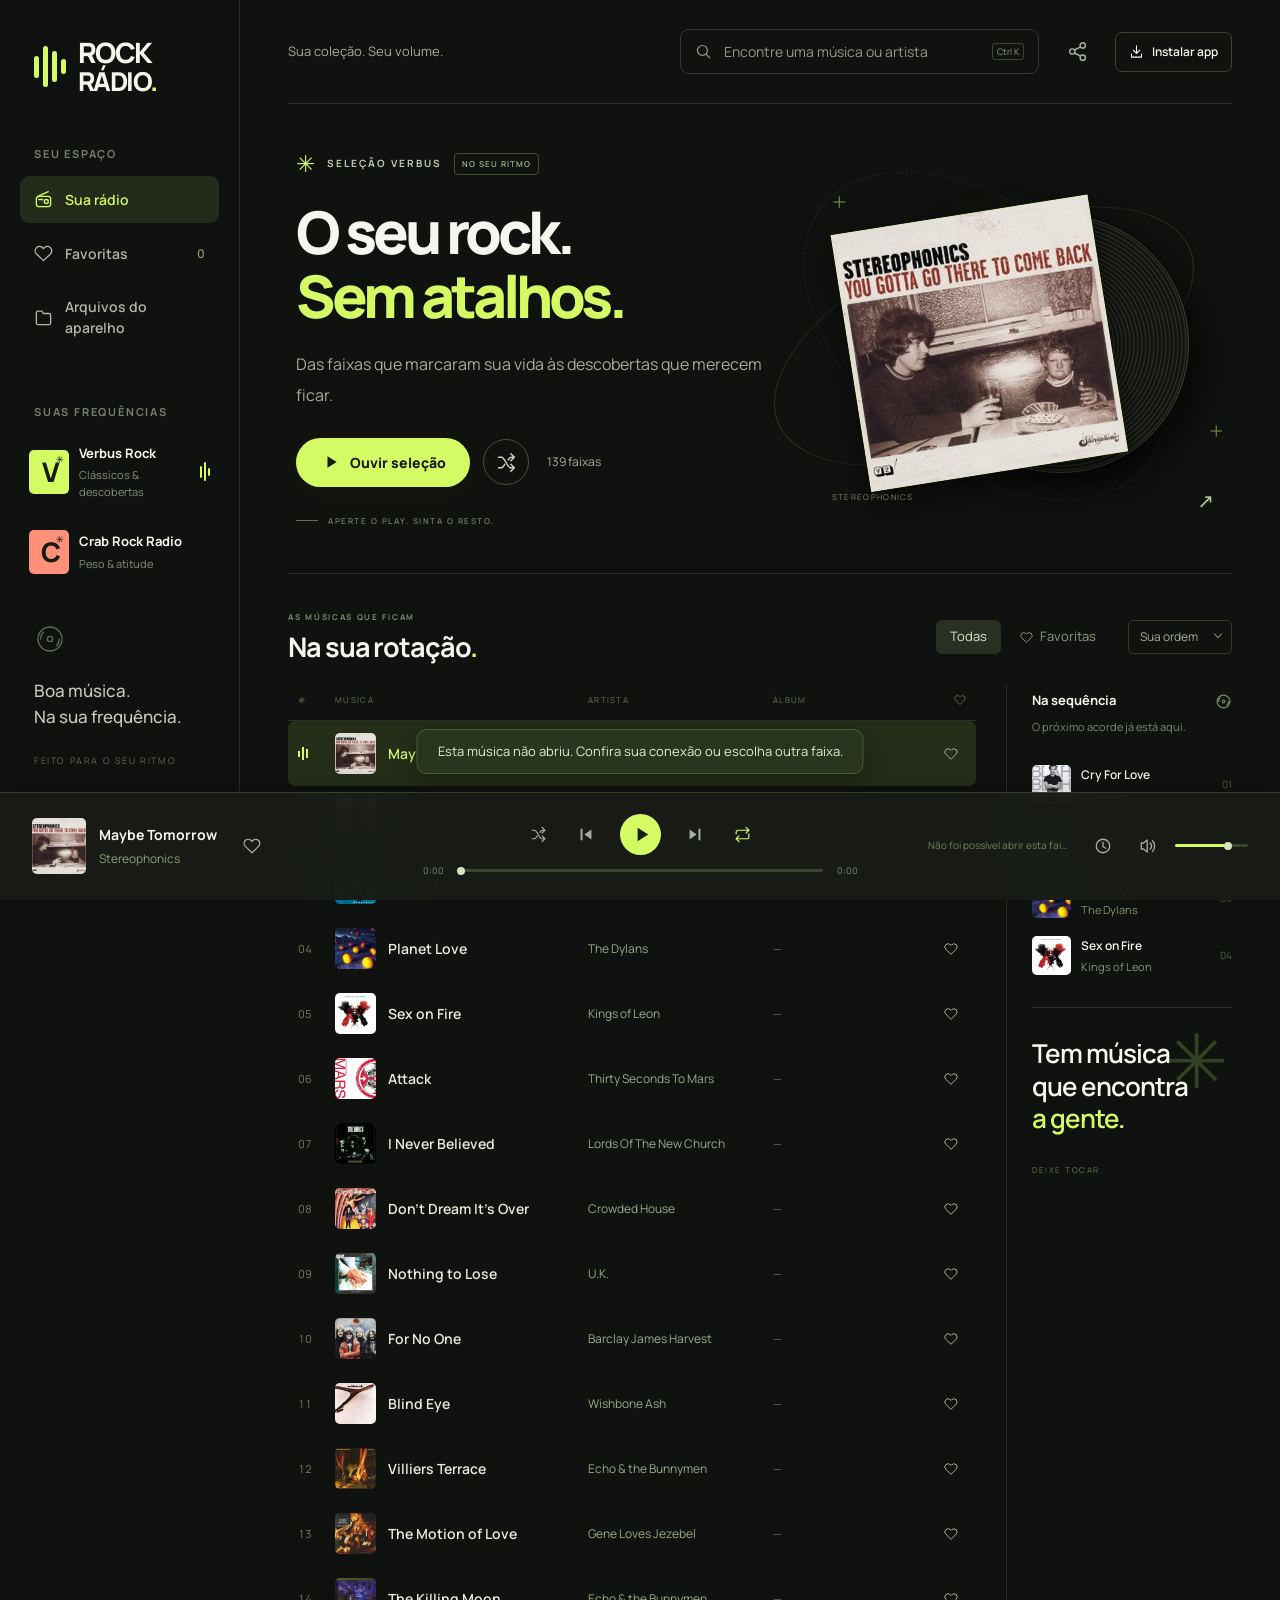
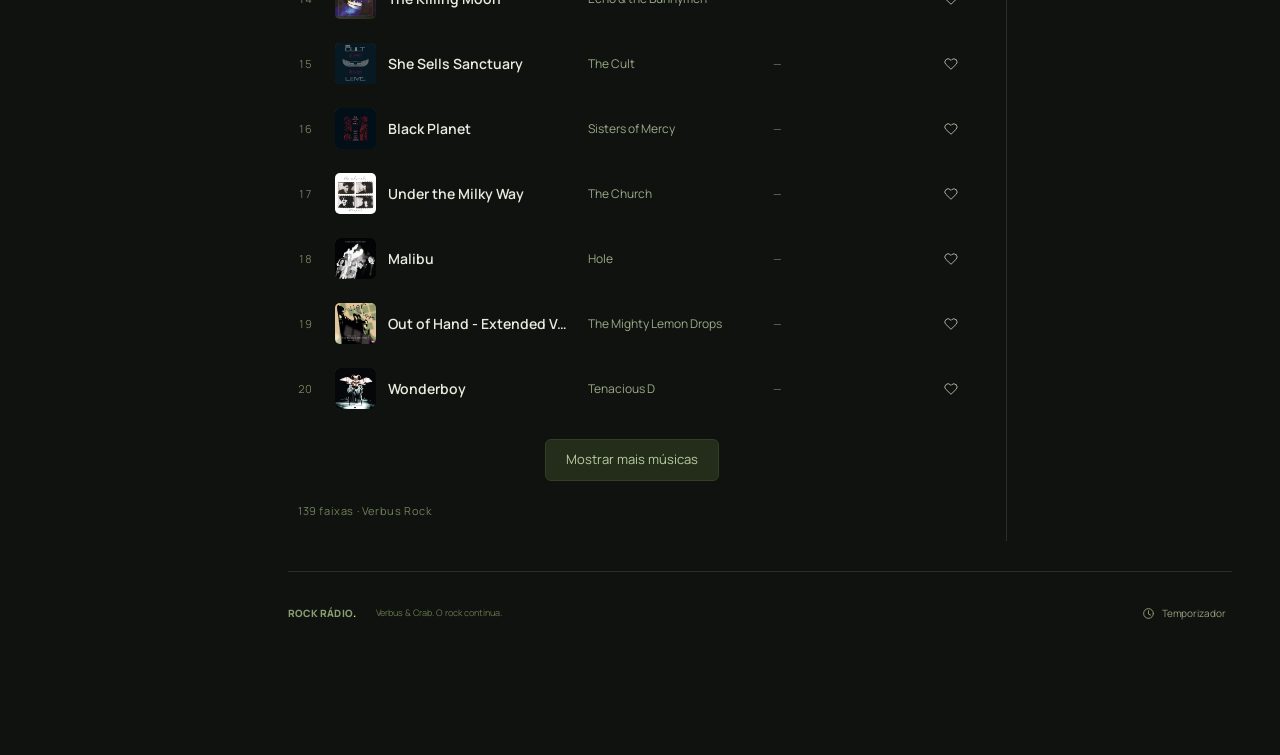
==== commit dee77e56: "Recria Rock Rádio com coleções do Cloudflare e capas dos MP3 Adiciona Verbus e Crab com 208 faixas, " ====
--- a/index.html
+++ b/index.html
@@ -1,34 +1,47 @@
 <!doctype html>
 <html lang="pt-BR">
 <head>
-<meta charset="utf-8"><meta name="viewport" content="width=device-width,initial-scale=1">
-<meta name="theme-color" content="#17191f"><meta name="description" content="Ouça Verbus Rock e Crab Rock Radio em um só lugar.">
-<link rel="manifest" href="/manifest.webmanifest"><link rel="icon" href="/icons/icon.svg" type="image/svg+xml"><link rel="stylesheet" href="/styles.css">
-<title>Rock Rádio</title>
+  <meta charset="utf-8"><meta name="viewport" content="width=device-width,initial-scale=1,viewport-fit=cover">
+  <title>Rock Rádio — A sua frequência.</title>
+  <meta name="description" content="Verbus Rock e Crab Rock Radio. Suas músicas, suas capas e o rock no seu ritmo.">
+  <meta name="theme-color" content="#10120f"><link rel="icon" href="assets/icon.svg" type="image/svg+xml"><link rel="manifest" href="manifest.webmanifest"><link rel="stylesheet" href="styles.css">
+  <script src="catalogos/catalogs.js" defer></script><script src="vendor/jsmediatags.min.js" defer></script><script src="core.js" defer></script><script src="media.js" defer></script><script src="app.js" defer></script>
 </head>
-<body><main class="app">
-<header class="top"><div class="brand-mark">♫</div><div><p class="eyebrow">SUAS RÁDIOS, SEU ROCK</p><h1>ROCK RÁDIO</h1></div><div class="top-actions"><button id="shareBtn" class="share-button" type="button">↗ Compartilhar</button><button id="installBtn" class="install" type="button">＋ Instalar</button></div></header>
-<section class="station-grid" aria-label="Escolha uma estação">
-<button class="station active" data-station="verbus" type="button"><span class="station-icon">📻</span><span><strong>Verbus Rock</strong><small>Estação 01</small></span></button>
-<button class="station" data-station="crab" type="button"><span class="station-icon">📻</span><span><strong>Crab Rock Radio</strong><small>Estação 02</small></span></button>
-</section>
-<section class="now card"><div class="section-label"><span class="live-dot"></span> TOCANDO AGORA</div>
-<div class="track"><img id="albumArt" class="album-art hidden" alt="Capa do álbum" referrerpolicy="no-referrer"><div id="recordFallback" class="record">♫</div><div class="track-copy"><h2 id="trackTitle">Consultando a rádio…</h2><p id="trackArtist">Aguarde enquanto buscamos os metadados.</p><p id="trackStatus" class="status">Preparando conexão</p></div></div>
-<div class="live-controls">
-  <div class="custom-player" aria-label="Controles da transmissão ao vivo">
-    <button id="playToggle" class="play-toggle" type="button" aria-label="Iniciar rádio" aria-pressed="false">
-      <span id="playToggleIcon" aria-hidden="true">▶</span>
-    </button>
-    <div class="volume-control">
-      <label for="volumeControl" aria-label="Volume">🔊</label>
-      <input id="volumeControl" type="range" min="0" max="100" value="70" step="1" aria-label="Volume da rádio">
-      <output id="volumeValue" for="volumeControl">70%</output>
-    </div>
-  </div>
-  <audio id="audio" preload="none" playsinline></audio>
-  <button id="favoriteCurrent" class="favorite-button" type="button" aria-pressed="false" title="Salvar música nos favoritos">♡ Favoritar</button>
-</div><p class="hint">Transmissão ao vivo. A música segue a programação da estação; não é possível escolher o ponto de reprodução.</p><section class="sleep-timer" aria-label="Temporizador de desligamento"><div><strong>Temporizador</strong><small id="timerStatus">Desligar a rádio depois de um tempo</small></div><div class="timer-actions"><select id="timerDuration" aria-label="Tempo para desligar"><option value="15">15 min</option><option value="30" selected>30 min</option><option value="45">45 min</option><option value="60">60 min</option><option value="90">90 min</option></select><button id="timerToggle" class="text-button" type="button">Iniciar</button></div></section></section>
-<section class="card history-card"><div class="history-heading"><div><p class="section-label">MEMÓRIA MUSICAL</p><h2>Últimas músicas</h2></div><div class="history-actions"><button id="showFavorites" class="text-button" type="button" aria-pressed="false">♡ Favoritos</button><button id="clearHistory" class="text-button" type="button">Limpar</button></div></div>
-<p id="historyFor" class="muted">Histórico da Verbus Rock</p><ol id="historyList" class="history-list"><li class="empty">As músicas detectadas aparecerão aqui.</li></ol>
-<button id="loadMoreHistory" class="text-button load-more hidden" type="button">Carregar mais músicas</button><p class="hint">Histórico e favoritos ficam salvos neste navegador/dispositivo. As capas aparecem quando há correspondência disponível.</p></section>
-<footer>Feito para quem vive o rock. <span>Metadados: Zeno.fm</span></footer></main><script src="/app.js" defer></script></body></html>+<body data-station="verbus">
+<svg class="icon-definitions" xmlns="http://www.w3.org/2000/svg" aria-hidden="true"><defs>
+<symbol id="i-play" viewBox="0 0 24 24"><path d="m9 5 11 7-11 7Z" fill="currentColor" stroke="none"/></symbol><symbol id="i-pause" viewBox="0 0 24 24"><path d="M8 5v14M16 5v14" stroke-width="4"/></symbol>
+<symbol id="i-next" viewBox="0 0 24 24"><path d="m5 5 10 7-10 7Z" fill="currentColor" stroke="none"/><path d="M19 5v14" stroke-width="2.8"/></symbol><symbol id="i-prev" viewBox="0 0 24 24"><path d="m19 5-10 7 10 7Z" fill="currentColor" stroke="none"/><path d="M5 5v14" stroke-width="2.8"/></symbol>
+<symbol id="i-heart" viewBox="0 0 24 24"><path d="M20.8 4.7a5.5 5.5 0 0 0-7.8 0L12 5.8l-1.1-1.1a5.5 5.5 0 0 0-7.8 7.8L12 21l8.8-8.5a5.5 5.5 0 0 0 0-7.8Z"/></symbol>
+<symbol id="i-search" viewBox="0 0 24 24"><circle cx="10.5" cy="10.5" r="7"/><path d="m16 16 5 5"/></symbol><symbol id="i-radio" viewBox="0 0 24 24"><rect x="3" y="8" width="18" height="13" rx="3"/><path d="m5 8 13-6M6 12h5"/><circle cx="15.5" cy="14.5" r="2.5"/></symbol>
+<symbol id="i-shuffle" viewBox="0 0 24 24"><path d="M3 6h3c5 0 6 12 11 12h4m-4-4 4 4-4 4M3 18h3c2 0 3-2 4-4m4-5c1-2 2-3 4-3h3m-4-4 4 4-4 4"/></symbol><symbol id="i-repeat" viewBox="0 0 24 24"><path d="m17 2 4 4-4 4M3 11V9a3 3 0 0 1 3-3h15M7 22l-4-4 4-4m14-3v4a3 3 0 0 1-3 3H3"/></symbol>
+<symbol id="i-volume" viewBox="0 0 24 24"><path d="M11 4 6 8H3v8h3l5 4ZM15 8a6 6 0 0 1 0 8m3-11a10 10 0 0 1 0 14"/></symbol><symbol id="i-mute" viewBox="0 0 24 24"><path d="M11 4 6 8H3v8h3l5 4ZM16 9l6 6m0-6-6 6"/></symbol>
+<symbol id="i-clock" viewBox="0 0 24 24"><circle cx="12" cy="12" r="9"/><path d="M12 7v6l4 2"/></symbol><symbol id="i-download" viewBox="0 0 24 24"><path d="M12 3v12m-5-5 5 5 5-5M4 16v5h16v-5"/></symbol>
+<symbol id="i-share" viewBox="0 0 24 24"><circle cx="18" cy="5" r="3"/><circle cx="6" cy="12" r="3"/><circle cx="18" cy="19" r="3"/><path d="m9 10 6-3m-6 7 6 3"/></symbol><symbol id="i-folder" viewBox="0 0 24 24"><path d="M3 6a2 2 0 0 1 2-2h5l2 3h7a2 2 0 0 1 2 2v10a2 2 0 0 1-2 2H5a2 2 0 0 1-2-2Z"/></symbol><symbol id="i-close" viewBox="0 0 24 24"><path d="m6 6 12 12M6 18 18 6"/></symbol><symbol id="i-disc" viewBox="0 0 24 24"><circle cx="12" cy="12" r="9"/><circle cx="12" cy="12" r="2"/><path d="M7 7a7 7 0 0 0-2 5m12 5a7 7 0 0 0 2-5"/></symbol>
+</defs></svg>
+<a href="#collection" class="skip-link">Ir para as músicas</a>
+<aside class="sidebar">
+  <a class="brand" href="./" aria-label="Rock Rádio, início"><span class="brand-bars" aria-hidden="true"><i></i><i></i><i></i><i></i></span><span>ROCK<span class="brand-bottom">RÁDIO<span class="brand-period">.</span></span></span></a>
+  <p class="sidebar-label">SEU ESPAÇO</p>
+  <nav class="main-nav" aria-label="Navegação principal"><button id="navRadio" class="nav-item selected" type="button"><svg><use href="#i-radio"/></svg>Sua rádio</button><button id="navFavorites" class="nav-item" type="button"><svg><use href="#i-heart"/></svg>Favoritas<span id="favoriteCount" class="count">0</span></button><button id="localFiles" class="nav-item" type="button"><svg><use href="#i-folder"/></svg>Arquivos do aparelho</button></nav>
+  <div class="sidebar-separator"></div><p class="sidebar-label">SUAS FREQUÊNCIAS</p>
+  <div class="station-nav" aria-label="Escolha a coleção"><button class="station-button active" data-select-station="verbus" aria-pressed="true" type="button"><span class="station-monogram verbus">V<span>✳</span></span><span><strong>Verbus Rock</strong><small>Clássicos & descobertas</small></span><span class="station-wave" aria-hidden="true"><i></i><i></i><i></i></span></button><button class="station-button" data-select-station="crab" aria-pressed="false" type="button"><span class="station-monogram crab">C<span>✳</span></span><span><strong>Crab Rock Radio</strong><small>Peso & atitude</small></span><span class="station-wave" aria-hidden="true"><i></i><i></i><i></i></span></button></div>
+  <div class="sidebar-note"><svg><use href="#i-disc"/></svg><p>Boa música.<br>Na sua frequência.</p><span>FEITO PARA O SEU RITMO</span></div>
+  <a class="organize-link" href="organizar.html">Organizar minhas músicas</a>
+</aside>
+<main class="main-content">
+  <header class="topbar"><div class="topbar-title"><span class="mobile-wordmark">ROCK RÁDIO.</span><span class="desktop-topbar">Sua coleção. Seu volume.</span></div><label class="search"><svg aria-hidden="true"><use href="#i-search"/></svg><input id="search" type="search" placeholder="Encontre uma música ou artista" aria-label="Buscar música ou artista" autocomplete="off"><kbd>Ctrl K</kbd></label><button id="shareButton" class="icon-button" type="button" aria-label="Compartilhar rádio"><svg><use href="#i-share"/></svg></button><button id="installButton" class="install-button" type="button"><svg><use href="#i-download"/></svg><span>Instalar app</span></button></header>
+  <section class="hero" aria-labelledby="heroTitle">
+    <div class="hero-copy"><div class="eyebrow"><span class="starburst">✳</span><span id="heroEyebrow">SELEÇÃO VERBUS</span><span class="outline-pill">NO SEU RITMO</span></div><h1 id="heroTitle">O seu rock.<br><span>Sem atalhos.</span></h1><p id="heroDescription">Das faixas que marcaram sua vida<br class="desktop-break"> às descobertas que merecem ficar.</p><div class="hero-actions"><button id="heroPlay" class="primary-button" type="button"><svg><use href="#i-play"/></svg><span>Ouvir seleção</span></button><button id="heroShuffle" class="round-button" type="button" aria-label="Ativar ordem aleatória" aria-pressed="false"><svg><use href="#i-shuffle"/></svg></button><span class="hero-count" id="heroCount">Carregando coleção</span></div><p class="hero-footnote"><span class="small-line"></span>APERTE O PLAY. SINTA O RESTO.</p></div>
+    <div class="hero-art"><span class="orbit orbit-one"></span><span class="orbit orbit-two"></span><span class="art-plus plus-one">+</span><span class="art-plus plus-two">+</span><div class="record-disc"><span></span></div><div class="record-sleeve" id="heroSleeve"><div class="sleeve-default"><div class="sleeve-top"><span>ROCK RÁDIO</span><span>EST. SEMPRE</span></div><span class="sleeve-star">✳</span><div class="sleeve-name" id="sleeveName">VERBUS<span>ROCK COLLECTION</span></div><div class="sleeve-bottom"><span>PARA OUVIR<br>DE VERDADE.</span><span class="sleeve-barcode">▌▌▍▌▌▍▌▍</span></div></div><img id="heroCover" class="hero-cover" alt="" hidden></div><div class="art-caption"><span id="artCaption">A SUA COLEÇÃO EM PRIMEIRO PLANO</span><span>↗</span></div></div>
+  </section>
+  <div class="mobile-stations"><button data-select-station="verbus" class="active" aria-pressed="true" type="button">Verbus Rock</button><button data-select-station="crab" aria-pressed="false" type="button">Crab Rock Radio</button></div>
+  <section id="collection" class="collection-section" aria-labelledby="collectionTitle"><div class="section-heading"><div><span class="eyebrow small">AS MÚSICAS QUE FICAM</span><h2 id="collectionTitle">Na sua rotação<span>.</span></h2></div><div class="collection-filters"><button id="allFilter" class="filter active" type="button" aria-pressed="true">Todas</button><button id="favoritesFilter" class="filter" type="button" aria-pressed="false"><svg><use href="#i-heart"/></svg>Favoritas</button><label class="sort-control"><span class="sr-only">Ordenar músicas</span><select id="sort"><option value="original">Sua ordem</option><option value="title">Música A–Z</option><option value="artist">Artista A–Z</option></select></label></div></div>
+  <div class="collection-layout"><div class="track-list-wrap"><div class="list-labels" aria-hidden="true"><span>#</span><span>MÚSICA</span><span>ARTISTA</span><span>ÁLBUM</span><svg><use href="#i-heart"/></svg></div><div id="trackList" class="track-list"></div><p id="emptyMessage" class="empty-state" hidden>Nenhuma música por aqui ainda.</p><button id="loadMore" class="load-more" type="button" hidden>Mostrar mais músicas</button><p id="collectionSummary" class="collection-summary"></p></div>
+  <aside class="queue-panel" aria-label="Fila de reprodução"><div class="queue-heading"><h3>Na sequência</h3><svg><use href="#i-disc"/></svg></div><p class="queue-subtitle">O próximo acorde já está aqui.</p><div id="queueList"></div><div class="queue-quote"><span class="quote-star">✳</span><p>Tem música<br>que encontra<br><em>a gente.</em></p><span>DEIXE TOCAR.</span></div></aside></div></section>
+  <footer class="page-footer"><span>ROCK RÁDIO<span class="accent">.</span></span><p>Verbus & Crab. O rock continua.</p><button id="sleepTextButton" type="button"><svg><use href="#i-clock"/></svg><span>Temporizador</span></button></footer>
+</main>
+<section class="player" aria-label="Player de música"><div class="player-track"><div class="player-cover" id="playerCoverWrap"><svg><use href="#i-disc"/></svg><img id="playerCover" alt="" hidden></div><div class="player-track-text"><strong id="trackTitle">Escolha a sua música</strong><span id="trackArtist">Sua próxima favorita está aqui.</span></div><button id="favoriteCurrent" class="icon-button" type="button" aria-label="Favoritar música atual" aria-pressed="false"><svg><use href="#i-heart"/></svg></button></div><div class="player-center"><div class="playback-controls"><button id="shuffle" class="icon-button" type="button" aria-label="Ativar ordem aleatória" aria-pressed="false"><svg><use href="#i-shuffle"/></svg></button><button id="previous" class="icon-button" type="button" aria-label="Música anterior"><svg><use href="#i-prev"/></svg></button><button id="play" class="play-button" type="button" aria-label="Reproduzir" aria-pressed="false"><svg><use href="#i-play"/></svg></button><button id="next" class="icon-button" type="button" aria-label="Próxima música"><svg><use href="#i-next"/></svg></button><button id="repeat" class="icon-button active" type="button" aria-label="Repetir coleção; clique para repetir a música" aria-pressed="true"><svg><use href="#i-repeat"/></svg><span class="repeat-one" hidden>1</span></button></div><div class="seek-row"><span id="elapsed">0:00</span><input id="seek" type="range" min="0" max="1000" value="0" step="1" aria-label="Posição da música" disabled><span id="duration">0:00</span></div></div><div class="player-extras"><span id="playbackStatus" class="playback-status" aria-live="polite">Pronta para tocar</span><button id="sleep" class="icon-button" type="button" aria-label="Temporizador"><svg><use href="#i-clock"/></svg></button><button id="mute" class="icon-button" type="button" aria-label="Silenciar"><svg><use href="#i-volume"/></svg></button><input id="volume" type="range" min="0" max="100" value="75" aria-label="Volume"></div></section>
+<audio id="audio" preload="metadata" playsinline></audio><input id="fileInput" type="file" accept="audio/mpeg,audio/mp3,.mp3" multiple hidden><div id="toast" class="toast" role="status" aria-live="polite" hidden></div>
+<dialog id="sleepDialog"><form method="dialog"><div class="dialog-heading"><h2>Deixe o tempo com a gente.</h2><button class="icon-button" aria-label="Fechar" value="cancel"><svg><use href="#i-close"/></svg></button></div><p>A música para sozinha quando você escolher.</p><div class="timer-options"><button data-minutes="15" type="button">15 min</button><button data-minutes="30" type="button">30 min</button><button data-minutes="60" type="button">1 hora</button><button data-minutes="90" type="button">1h30</button></div><p id="timerDescription">Temporizador desligado.</p><button id="cancelTimer" type="button" class="secondary-button">Desligar temporizador</button></form></dialog>
+<noscript><p class="noscript">Ative o JavaScript no navegador para usar o player.</p></noscript>
+</body></html>
--- a/styles.css
+++ b/styles.css
@@ -1,650 +1,25 @@
-/* =========================================================
-   ROCK RÁDIO — ESTILOS GERAIS
-   ========================================================= */
-
-/* 1. Variáveis e configuração básica */
-:root {
-  color-scheme: dark;
-
-  --bg: #090a0e;
-  --panel: #171920;
-  --panel2: #222530;
-  --line: #343743;
-  --text: #f7f7fa;
-  --muted: #a8adbb;
-  --gold: #ffd166;
-  --red: #fa5d62;
-  --green: #6ee7a2;
-}
-
-* {
-  box-sizing: border-box;
-}
-
-body {
-  min-height: 100vh;
-  margin: 0;
-  background: radial-gradient(
-    ellipse at 50% -10%,
-    #44252c 0,
-    #1a171e 32%,
-    #090a0e 72%
-  );
-  color: var(--text);
-  font-family: Inter, system-ui, -apple-system, "Segoe UI", sans-serif;
-}
-
-/* 2. Estrutura principal */
-.app {
-  width: min(820px, 100%);
-  margin: 0 auto;
-  padding: 26px 18px 40px;
-}
-
-.card {
-  margin-bottom: 15px;
-  padding: 21px;
-  border: 1px solid #393b47;
-  border-radius: 20px;
-  background: linear-gradient(145deg, #1d2029ed, #13151bee);
-  box-shadow: 0 15px 40px #0002;
-}
-
-/* 3. Cabeçalho e marca */
-.top {
-  display: flex;
-  align-items: center;
-  gap: 14px;
-  margin: 8px 0 27px;
-}
-
-.brand-mark {
-  display: grid;
-  width: 56px;
-  height: 56px;
-  place-items: center;
-  border-radius: 16px;
-  background: linear-gradient(145deg, #ffe38b, #ffb52e);
-  color: #191a20;
-  font-size: 33px;
-  font-weight: 900;
-  box-shadow: 0 8px 26px #ffb52e25;
-}
-
-.eyebrow,
-.section-label {
-  margin: 0 0 5px;
-  color: var(--gold);
-  font-size: 11px;
-  font-weight: 850;
-  letter-spacing: 0.14em;
-}
-
-.top h1 {
-  margin: 0;
-  font-size: clamp(23px, 5vw, 33px);
-  letter-spacing: 0.065em;
-}
-
-.top-actions {
-  display: flex;
-  align-items: center;
-  gap: 8px;
-  margin-left: auto;
-}
-
-.install,
-.share-button {
-  padding: 11px 13px;
-  border: 0;
-  border-radius: 11px;
-  background: linear-gradient(135deg, #ffe18a, #ffc24b);
-  color: #191a20;
-  font-weight: 850;
-  cursor: pointer;
-  white-space: nowrap;
-}
-
-.share-button {
-  border: 1px solid #48414a;
-  background: #242630;
-  color: var(--gold);
-}
-
-.hidden {
-  display: none !important;
-}
-
-/* 4. Seleção das estações */
-.station-grid {
-  display: grid;
-  grid-template-columns: 1fr 1fr;
-  gap: 12px;
-  margin-bottom: 15px;
-}
-
-.station {
-  display: flex;
-  align-items: center;
-  gap: 12px;
-  min-width: 0;
-  padding: 17px 14px;
-  border: 1px solid var(--line);
-  border-radius: 16px;
-  background: linear-gradient(145deg, #20222c, #15161d);
-  color: var(--text);
-  text-align: left;
-  cursor: pointer;
-  transition: border-color 0.18s, transform 0.18s;
-}
-
-.station:hover {
-  transform: translateY(-1px);
-  border-color: #77717b;
-}
-
-.station.active {
-  border-color: var(--gold);
-  box-shadow: inset 0 0 0 1px var(--gold), 0 8px 26px #0003;
-}
-
-.station-icon {
-  font-size: 26px;
-}
-
-.station strong,
-.station small {
-  display: block;
-}
-
-.station strong {
-  font-size: 14px;
-}
-
-.station small {
-  margin-top: 4px;
-  color: var(--muted);
-}
-
-/* 5. Títulos e indicação de transmissão ao vivo */
-.section-label {
-  display: flex;
-  align-items: center;
-  gap: 8px;
-}
-
-.live-dot {
-  width: 8px;
-  height: 8px;
-  border-radius: 50%;
-  background: var(--green);
-  box-shadow: 0 0 12px var(--green);
-  animation: pulse 1.8s infinite;
-}
-
-@keyframes pulse {
-  50% {
-    opacity: 0.65;
-    box-shadow: 0 0 4px var(--green);
-  }
-}
-
-/* 6. Música atual e capa */
-.track {
-  display: flex;
-  align-items: center;
-  gap: 16px;
-  margin: 22px 0;
-}
-
-.record,
-.album-art {
-  width: 92px;
-  height: 92px;
-  flex: 0 0 92px;
-  border-radius: 15px;
-  object-fit: cover;
-}
-
-.record {
-  display: grid;
-  place-items: center;
-  border: 4px solid #08090c;
-  border-radius: 50%;
-  background: repeating-radial-gradient(
-    circle,
-    #15161b 0 5px,
-    #292b34 6px 7px
-  );
-  color: var(--gold);
-  font-size: 39px;
-}
-
-.album-art {
-  border: 1px solid #55505b;
-  box-shadow: 0 8px 25px #0006;
-}
-
-.track-copy {
-  min-width: 0;
-}
-
-.track-copy h2 {
-  margin: 0 0 7px;
-  font-size: clamp(19px, 3vw, 24px);
-  line-height: 1.2;
-  overflow-wrap: anywhere;
-}
-
-.track-copy p {
-  margin: 0;
-  color: var(--muted);
-  overflow-wrap: anywhere;
-}
-
-.track-copy .status {
-  margin-top: 10px;
-  color: var(--gold);
-  font-size: 12px;
-}
-
-/* 7. Player de áudio
-   Usa controles nativos: a aparência interna pode variar por navegador. */
-.live-controls {
-  display: flex;
-  align-items: center;
-  gap: 10px;
-}
-
-audio {
-  width: 100%;
-  height: 42px;
-  min-width: 0;
-  color-scheme: dark;
-  accent-color: var(--gold);
-}
-
-/* Corrige o painel claro dos controles no Chrome e navegadores derivados. */
-audio::-webkit-media-controls-panel {
-  background-color: #242630;
-}
-
-/* 8. Favoritos */
-.favorite-button {
-  flex: 0 0 auto;
-  padding: 11px 13px;
-  border: 1px solid #5a414b;
-  border-radius: 11px;
-  background: #29232a;
-  color: var(--gold);
-  font-weight: 800;
-  cursor: pointer;
-  white-space: nowrap;
-}
-
-.favorite-button.is-favorite,
-.history-fav.is-favorite {
-  border-color: #ff6574;
-  background: #351c25;
-  color: #ff6574;
-}
-
-.history-fav,
-.remove-favorite {
-  width: 36px;
-  height: 34px;
-  flex: 0 0 auto;
-  border: 1px solid #42444f;
-  border-radius: 9px;
-  background: transparent;
-  color: #c5c7d0;
-  font-size: 18px;
-  cursor: pointer;
-}
-
-.favorite-row {
-  justify-content: space-between;
-}
-
-/* 9. Dicas e temporizador para dormir */
-.hint {
-  margin: 12px 0 0;
-  color: var(--muted);
-  font-size: 12px;
-  line-height: 1.55;
-}
-
-.sleep-timer {
-  display: flex;
-  align-items: center;
-  justify-content: space-between;
-  gap: 14px;
-  margin-top: 17px;
-  padding-top: 16px;
-  border-top: 1px solid var(--line);
-}
-
-.sleep-timer strong,
-.sleep-timer small {
-  display: block;
-}
-
-.sleep-timer strong {
-  font-size: 14px;
-}
-
-.sleep-timer small {
-  margin-top: 4px;
-  color: var(--muted);
-  font-size: 12px;
-}
-
-.timer-actions,
-.history-actions {
-  display: flex;
-  align-items: center;
-  gap: 8px;
-}
-
-.timer-actions select {
-  padding: 9px 8px;
-  border: 1px solid #454854;
-  border-radius: 9px;
-  background: #242630;
-  color: var(--text);
-}
-
-/* 10. Histórico de músicas */
-.history-heading {
-  display: flex;
-  align-items: center;
-  justify-content: space-between;
-  gap: 10px;
-}
-
-.history-heading h2 {
-  margin: 0;
-  font-size: 22px;
-}
-
-.text-button {
-  padding: 8px 10px;
-  border: 1px solid #444651;
-  border-radius: 9px;
-  background: transparent;
-  color: var(--gold);
-  cursor: pointer;
-  white-space: nowrap;
-}
-
-.text-button:hover,
-.text-button.is-selected {
-  border-color: var(--gold);
-  background: #2b252b;
-}
-
-.muted {
-  color: var(--muted);
-  font-size: 13px;
-}
-
-.history-list {
-  margin: 12px 0 0;
-  padding: 0;
-  list-style: none;
-}
-
-.history-list li {
-  display: flex;
-  align-items: center;
-  gap: 12px;
-  padding: 12px 0;
-  border-bottom: 1px solid var(--line);
-}
-
-.history-list li:last-child {
-  border-bottom: 0;
-}
-
-.history-list .time {
-  min-width: 100px;
-  color: var(--gold);
-  font-size: 11px;
-  white-space: nowrap;
-}
-
-.history-list li > div {
-  min-width: 0;
-  flex: 1;
-}
-
-.history-list strong {
-  display: block;
-  font-size: 14px;
-  overflow-wrap: anywhere;
-}
-
-.history-list small {
-  display: block;
-  margin-top: 3px;
-  color: var(--muted);
-}
-
-.empty {
-  color: var(--muted);
-  font-size: 13px;
-}
-
-.load-more {
-  display: block;
-  margin: 14px auto 0;
-}
-
-/* 11. Rodapé */
-footer {
-  display: flex;
-  justify-content: space-between;
-  gap: 12px;
-  padding: 9px 2px;
-  color: var(--muted);
-  font-size: 12px;
-}
-
-footer span {
-  color: #777d8b;
-}
-
-/* 12. Ajustes para telas pequenas */
-@media (max-width: 560px) {
-  .app {
-    padding: 18px 12px 28px;
-  }
-
-  .station-grid {
-    grid-template-columns: 1fr;
-  }
-
-  .station {
-    padding: 14px;
-  }
-
-  .card {
-    padding: 16px;
-  }
-
-  .track {
-    align-items: flex-start;
-    gap: 12px;
-  }
-
-  .record,
-  .album-art {
-    width: 68px;
-    height: 68px;
-    flex-basis: 68px;
-    font-size: 28px;
-  }
-
-  .track-copy h2 {
-    font-size: 18px;
-  }
-
-  .top {
-    flex-wrap: wrap;
-    gap: 10px;
-  }
-
-  .brand-mark {
-    width: 46px;
-    height: 46px;
-    font-size: 28px;
-  }
-
-  .top-actions {
-    gap: 6px;
-    margin-left: auto;
-  }
-
-  .install,
-  .share-button {
-    padding: 9px 10px;
-    font-size: 11px;
-  }
-
-  .live-controls {
-    align-items: stretch;
-    flex-direction: column;
-  }
-
-  .favorite-button {
-    width: 100%;
-  }
-
-  .sleep-timer {
-    align-items: flex-start;
-    flex-direction: column;
-  }
-
-  .timer-actions {
-    width: 100%;
-  }
-
-  .timer-actions select {
-    flex: 1;
-  }
-
-  .history-heading {
-    align-items: flex-start;
-    flex-direction: column;
-  }
-
-  .history-actions {
-    width: 100%;
-    justify-content: space-between;
-  }
-
-  .history-list .time {
-    min-width: 82px;
-    font-size: 10px;
-  }
-
-  footer {
-    flex-direction: column;
-  }
-}
-
-
-/* 13. Player personalizado para transmissão ao vivo */
-.custom-player {
-  display: flex;
-  align-items: center;
-  gap: 18px;
-  width: 100%;
-  min-width: 0;
-  padding: 14px 16px;
-  border: 1px solid #38333b;
-  border-radius: 18px;
-  background: linear-gradient(145deg, #171920, #101116);
-}
-
-.play-toggle {
-  display: grid;
-  width: 82px;
-  height: 82px;
-  flex: 0 0 82px;
-  place-items: center;
-  border: 3px solid #ffe7a0;
-  border-radius: 50%;
-  background: linear-gradient(145deg, #ffe9a3, #ffc13f 65%, #d68b20);
-  color: #19151a;
-  font-size: 31px;
-  font-weight: 900;
-  cursor: pointer;
-  box-shadow: 0 0 0 5px #ffd16618, 0 8px 24px #ffb52e25;
-  transition: transform 0.15s ease, box-shadow 0.15s ease;
-}
-
-.play-toggle:hover {
-  transform: scale(1.035);
-  box-shadow: 0 0 0 7px #ffd16620, 0 10px 28px #ffb52e30;
-}
-
-.play-toggle:focus-visible,
-#volumeControl:focus-visible {
-  outline: 2px solid var(--gold);
-  outline-offset: 4px;
-}
-
-.play-toggle.is-playing {
-  background: linear-gradient(145deg, #ffdb79, #f3a92f);
-}
-
-.volume-control {
-  display: flex;
-  align-items: center;
-  gap: 10px;
-  flex: 1;
-  min-width: 0;
-  color: var(--gold);
-}
-
-.volume-control label {
-  font-size: 21px;
-}
-
-#volumeControl {
-  width: 100%;
-  min-width: 0;
-  accent-color: var(--gold);
-  cursor: pointer;
-}
-
-#volumeValue {
-  min-width: 42px;
-  color: var(--text);
-  font-size: 12px;
-  text-align: right;
-  font-variant-numeric: tabular-nums;
-}
-
-@media (max-width: 560px) {
-  .custom-player {
-    gap: 14px;
-    padding: 12px;
-  }
-
-  .play-toggle {
-    width: 74px;
-    height: 74px;
-    flex-basis: 74px;
-    font-size: 28px;
-  }
-
-  .volume-control {
-    gap: 7px;
-  }
-
-  .volume-control label {
-    font-size: 18px;
-  }
-}
+@font-face{font-family:Manrope;src:url('assets/manrope.ttf') format('truetype');font-weight:200 800;font-display:swap}
+:root{color-scheme:dark;--bg:#10120f;--panel:#171a16;--muted:#969e90;--line:#2a2e26;--text:#f5f6ed;--accent:#d4fb63;--accent-dark:#1a200f;--coral:#ff876f;--sidebar:240px;font:16px/1.5 Manrope,system-ui,sans-serif}
+*{box-sizing:border-box}body{margin:0;background:var(--bg);color:var(--text)}body[data-station=crab]{--accent:#ff9a83;--accent-dark:#2d1713}button,input,select{font:inherit}button,a,input,select{-webkit-tap-highlight-color:transparent}button{cursor:pointer}button{color:inherit}button:disabled{cursor:default;opacity:.4}a{color:inherit}button,select,input{touch-action:manipulation}button:focus-visible,a:focus-visible,select:focus-visible,input:focus-visible{outline:2px solid var(--accent);outline-offset:5px}button{border:0}button svg,svg.icon{width:21px;height:21px;flex:none}svg{fill:none;stroke:currentColor;stroke-width:1.7;stroke-linecap:round;stroke-linejoin:round}.icon-definitions{position:absolute;width:0;height:0;overflow:hidden}.sr-only{position:absolute;width:1px;height:1px;padding:0;overflow:hidden;clip:rect(0,0,0,0);white-space:nowrap;border:0}[hidden]{display:none!important}.skip-link{position:fixed;top:-100px;left:16px;z-index:100;background:var(--accent);color:#10120f;padding:12px 18px}.skip-link:focus{top:8px}
+.sidebar{position:fixed;inset:0 auto 108px 0;width:var(--sidebar);border-right:1px solid var(--line);background:#10120f;padding:40px 20px 24px;display:flex;flex-direction:column;z-index:5;overflow:auto}.brand{display:flex;gap:12px;align-items:center;text-decoration:none;font-weight:800;font-size:28px;line-height:.9;letter-spacing:-1.6px;margin:0 14px 52px}.brand-bottom{display:block;font-size:26px;margin-top:5px}.brand-period{color:var(--accent)}.brand-bars{display:flex;align-items:center;gap:4px;height:44px;color:var(--accent)}.brand-bars i{width:5px;border-radius:5px;background:currentColor}.brand-bars i:nth-child(1){height:22px}.brand-bars i:nth-child(2){height:41px}.brand-bars i:nth-child(3){height:31px}.brand-bars i:nth-child(4){height:15px}.sidebar-label{font-size:11px;font-weight:700;letter-spacing:1.8px;color:#777f70;margin:0 14px 14px}.main-nav{display:grid;gap:7px}.nav-item{min-height:47px;display:flex;align-items:center;gap:12px;background:transparent;color:#b1b6a9;text-align:left;padding:12px 14px;border-radius:9px;font-size:14px;font-weight:600}.nav-item svg{width:19px;height:19px}.nav-item:hover{background:#1e221b}.nav-item.selected{background:#242b1b;color:var(--accent)}.count{margin-left:auto;font-size:12px;color:#879371}.sidebar-separator{height:1px;background:var(--line);margin:27px 14px}.station-nav{display:grid;gap:12px}.station-button{display:flex;align-items:center;gap:10px;text-align:left;background:transparent;width:100%;padding:9px;border-radius:10px}.station-button:hover{background:#1c2019}.station-button strong{display:block;font-size:13px;font-weight:700}.station-button small{display:block;color:#858f7f;font-size:11px;margin-top:4px}.station-monogram{display:grid;place-content:center;position:relative;width:40px;height:44px;border-radius:5px;flex:none;color:#171c10;font-weight:800;font-size:27px;letter-spacing:-3px}.station-monogram.verbus{background:#d4fb63}.station-monogram.crab{background:#ff907a}.station-monogram>span{position:absolute;font-size:10px;right:5px;top:2px;letter-spacing:0}.station-wave{display:none;gap:2px;align-items:center;margin-left:auto;color:var(--accent)}.station-wave i{background:currentColor;width:2px;height:12px;border-radius:2px}.station-wave i:nth-child(2){height:19px}.station-wave i:nth-child(3){height:8px}.station-button.active .station-wave{display:flex}.sidebar-note{margin:70px 14px 15px;color:#606a59}.sidebar-note>svg{width:32px;height:32px;stroke-width:1}.sidebar-note p{color:#c4cbbd;font-size:17px;line-height:1.5;font-weight:500}.sidebar-note>span{font-size:9px;letter-spacing:1.6px}.organize-link{margin:auto 14px 0;padding-top:25px;font-size:11px;color:#7c8773;text-decoration:none}.organize-link:hover{color:var(--accent)}
+.main-content{margin-left:var(--sidebar);padding:0 48px 126px;max-width:2000px}.topbar{height:104px;display:flex;align-items:center;gap:20px;border-bottom:1px solid var(--line)}.topbar-title{font-size:13px;color:#a5ad9b;margin-right:auto;white-space:nowrap}.mobile-wordmark{display:none}.search{display:flex;align-items:center;gap:12px;border:1px solid #343a2e;border-radius:9px;padding:11px 14px;min-width:280px;max-width:390px;width:38%;color:#929d86}.search svg{width:17px;height:17px;flex:none}.search input{padding:0;width:100%;min-width:0;font-size:12px;background:transparent;border:0;color:var(--text);outline:none!important}.search input::placeholder{color:#929b87}.search:focus-within{border-color:#79875c}.search kbd{font:9px Manrope,sans-serif;border:1px solid #3b4432;padding:1px 4px;border-radius:3px;white-space:nowrap;color:#929d86}.icon-button{background:transparent;border-radius:50%;width:36px;height:36px;padding:8px;display:inline-flex;align-items:center;justify-content:center;flex:none;color:#a7afa0}.icon-button:hover{color:var(--text);background:#ffffff09}.icon-button.active{color:var(--accent)}.icon-button.is-favorite{color:var(--accent)}.is-favorite svg{fill:currentColor}.install-button{background:transparent;border:1px solid #3b4332;border-radius:7px;display:flex;align-items:center;justify-content:center;gap:8px;padding:10px 13px;white-space:nowrap;font-size:11px;font-weight:600}.install-button svg{height:15px;width:15px}.install-button:hover{border-color:var(--accent);color:var(--accent)}
+.hero{display:grid;grid-template-columns:1.07fr 1fr;gap:26px;min-height:440px;padding:48px 8px 46px;align-items:center;position:relative}.hero-copy{z-index:1}.eyebrow{display:flex;align-items:center;gap:10px;font-size:10px;font-weight:700;letter-spacing:2px;color:#c0cbb0}.starburst{font-size:23px;color:var(--accent);line-height:1}.outline-pill{font-size:8px;letter-spacing:1px;font-weight:600;border:1px solid #455031;border-radius:4px;padding:4px 7px;color:#a5b98c;white-space:nowrap;margin-left:2px}.hero h1{font-size:clamp(44px,4.6vw,76px);line-height:1.08;letter-spacing:-4px;font-weight:800;margin:25px 0 22px}.hero h1>span{color:var(--accent)}.hero-copy>p:not(.hero-footnote){color:#a5ad9b;font-size:14px;line-height:1.9;margin:0 0 28px}.hero-actions{display:flex;align-items:center;gap:13px}.primary-button{display:inline-flex;align-items:center;justify-content:center;gap:10px;background:var(--accent);color:#151b0b;border-radius:99px;padding:14px 24px;font-size:13px;font-weight:800;white-space:nowrap;box-shadow:0 4px 25px #b6e9310a}.primary-button:hover{filter:brightness(1.08);transform:translateY(-1px)}.primary-button svg{height:20px;width:20px}.round-button{display:inline-grid;place-items:center;border:1px solid #4a543c;border-radius:50%;width:46px;height:46px;background:transparent;color:#c9d3bc}.round-button[aria-pressed=true]{color:var(--accent);border-color:var(--accent)}.hero-count{color:#a6af9a;font-size:11px;white-space:nowrap;margin-left:5px}.hero-footnote{margin:28px 0 0;display:flex;align-items:center;gap:10px;font-size:8px;font-weight:600;letter-spacing:1.5px;color:#707e60}.small-line{height:1px;width:22px;background:#64734e}.hero-art{height:340px;position:relative;display:flex;align-items:center;justify-content:center;isolation:isolate}.hero-art::before{content:'';position:absolute;width:300px;height:300px;background:radial-gradient(ellipse,#829f371b,transparent 65%);z-index:-2;filter:blur(20px)}.orbit{position:absolute;width:320px;height:320px;border:1px solid #444d2d;border-radius:50%;opacity:.45;left:45%;top:49%;transform:translate(-50%,-50%) rotate(-23deg) scaleX(1.4) scaleY(.65);z-index:-1}.orbit-two{transform:translate(-50%,-50%) rotate(39deg) scaleX(1.3) scaleY(.8);border-style:dashed;opacity:.3}.art-plus{position:absolute;font-size:25px;color:#789648;font-weight:200}.plus-one{left:10%;top:14px}.plus-two{right:0;bottom:60px}.record-disc{position:absolute;height:258px;width:258px;border-radius:50%;background:repeating-radial-gradient(circle,#141612 0,#141612 1px,#30352a 2px,#121410 3px,#121410 4px);border:1px solid #3d4333;transform:translate(54px,5px);box-shadow:15px 15px 30px #0008}.record-disc>span{position:absolute;width:67px;height:67px;background:#393f28;border-radius:50%;inset:0;margin:auto;border:14px solid #718344}.record-disc>span::after{content:'';position:absolute;width:8px;height:8px;background:#11140e;border-radius:50%;inset:0;margin:auto}.record-sleeve{width:260px;height:282px;position:relative;transform:rotate(-9deg) translate(-27px,0);background:var(--accent);color:#132007;box-shadow:0 13px 30px #0008;overflow:hidden}.sleeve-default{width:100%;height:100%;padding:16px 19px;position:relative;overflow:hidden;background:linear-gradient(160deg,transparent 40%,#56761629 100%)}.sleeve-default::before{content:'';position:absolute;inset:0;opacity:.14;background-image:url("data:image/svg+xml,%3Csvg viewBox='0 0 180 180' xmlns='http://www.w3.org/2000/svg'%3E%3Cfilter id='n'%3E%3CfeTurbulence type='fractalNoise' baseFrequency='.7' numOctaves='3' stitchTiles='stitch'/%3E%3C/filter%3E%3Cpath filter='url(%23n)' opacity='.7' d='M0 0h180v180H0z'/%3E%3C/svg%3E");mix-blend-mode:multiply;pointer-events:none}.sleeve-top{display:flex;justify-content:space-between;font-size:7px;font-weight:700;letter-spacing:1px;border-bottom:1px solid #13200766;padding-bottom:8px;position:relative;z-index:1}.sleeve-star{display:block;position:absolute;top:16px;right:6px;line-height:1;font-size:190px;transform:rotate(20deg);color:#192a0a}.sleeve-name{position:absolute;bottom:48px;left:17px;font-size:45px;line-height:.85;font-weight:800;letter-spacing:-2.5px;z-index:1}.sleeve-name span{display:block;letter-spacing:2px;font-size:7px;margin-top:12px;font-weight:800}.sleeve-bottom{position:absolute;bottom:14px;left:19px;right:15px;display:flex;align-items:center;justify-content:space-between;font-size:6px;line-height:1.3;letter-spacing:.6px;font-weight:700}.sleeve-barcode{font-size:22px;letter-spacing:-4px}.hero-cover{position:absolute;inset:0;width:100%;height:100%;object-fit:cover}.record-sleeve.has-cover .sleeve-default{visibility:hidden}.art-caption{position:absolute;bottom:-2px;left:10%;right:2%;display:flex;justify-content:space-between;font-size:8px;letter-spacing:1.3px;color:#7a8669}.art-caption>span:last-child{font-size:20px;color:#b7c69b;line-height:1}.mobile-stations{display:none}
+.collection-section{padding-top:15px;border-top:1px solid var(--line);scroll-margin-top:22px}.section-heading{display:flex;align-items:center;justify-content:space-between;gap:15px;padding:22px 0}.eyebrow.small{font-size:8px;letter-spacing:1.7px;color:#7d8d69}.section-heading h2{font-size:27px;letter-spacing:-1.1px;line-height:1.2;font-weight:700;margin:8px 0 0}.section-heading h2>span{color:var(--accent)}.collection-filters{display:flex;align-items:center;gap:5px}.filter{display:inline-flex;align-items:center;gap:7px;padding:7px 14px;background:transparent;color:#8d9b7f;font-size:11px;min-height:33px;border-radius:6px}.filter.active{color:#dce8cd;background:#293022}.filter svg{width:13px;height:13px}.sort-control{position:relative;margin-left:13px}.sort-control::after{position:absolute;content:'';width:5px;height:5px;border-right:1px solid #81916b;border-bottom:1px solid #81916b;transform:rotate(45deg);right:11px;top:11px;pointer-events:none}.sort-control select{appearance:none;background:transparent;border:1px solid #333c29;border-radius:5px;font-size:10px;color:#a4b191;padding:7px 28px 7px 11px;max-width:150px}.sort-control option{background:var(--panel);color:var(--text)}.collection-layout{display:grid;grid-template-columns:minmax(0,1fr) 226px;gap:30px}.list-labels{display:grid;grid-template-columns:22px minmax(0,1.4fr) minmax(0,1fr) minmax(0,.9fr) 25px;gap:15px;color:#68785a;font-size:8px;letter-spacing:1.3px;padding:9px 10px 14px;border-bottom:1px solid var(--line)}.list-labels svg{height:12px;width:12px;margin-left:auto}.track-row{display:grid;grid-template-columns:22px minmax(0,1.4fr) minmax(0,1fr) minmax(0,.9fr) 25px;gap:15px;min-height:65px;align-items:center;padding:9px 10px;border-radius:7px;position:relative}.track-row:hover{background:#20251a}.track-row.current{background:#242e19}.row-number{font-size:11px;color:#71805d;font-variant-numeric:tabular-nums;align-self:center}.track-row.current .row-number{color:var(--accent)}.row-number .mini-bars{display:flex;align-items:center;gap:2px;height:15px}.mini-bars i{width:2px;height:6px;background:currentColor}.mini-bars i:nth-child(2){height:13px}.mini-bars i:nth-child(3){height:9px}body.is-playing .current .mini-bars i{animation:equalize 1.1s ease-in-out infinite alternate}.mini-bars i:nth-child(2){animation-delay:-.5s!important}.mini-bars i:nth-child(3){animation-delay:-.9s!important}.track-main{display:flex;align-items:center;gap:12px;min-width:0;background:transparent;text-align:left;padding:0;color:#e6ecde;width:100%}.track-main::after{content:'';position:absolute;inset:0;z-index:1;border-radius:7px}.track-main:focus-visible::after{outline:2px solid var(--accent);outline-offset:-2px}.track-main:focus-visible{outline:none}.track-thumb{height:41px;width:41px;display:grid;place-items:center;flex:none;overflow:hidden;border-radius:5px;background:linear-gradient(140deg,hsl(var(--hue,80) 30% 28%),hsl(var(--hue,80) 28% 12%));color:hsl(var(--hue,80) 30% 72%);position:relative}.track-thumb svg{width:23px;height:23px;opacity:.7;stroke-width:1}.track-thumb img{position:absolute;inset:0;width:100%;height:100%;object-fit:cover}.track-copy{display:block;min-width:0}.track-copy strong{display:block;font-size:11px;font-weight:600;overflow:hidden;white-space:nowrap;text-overflow:ellipsis}.track-copy small{display:none;font-size:10px;color:#889779;overflow:hidden;white-space:nowrap;text-overflow:ellipsis}.current .track-copy strong{color:var(--accent)}.row-artist,.row-album{font-size:10px;color:#9aab89;overflow:hidden;white-space:nowrap;text-overflow:ellipsis}.row-album{color:#6e805e;font-size:9px}.row-favorite{z-index:2;width:29px;height:32px;padding:7px;position:relative;justify-self:end}.row-favorite svg{width:14px;height:14px}.load-more{display:block;margin:18px auto 6px;background:#242d1a;color:#b9cca2;border:1px solid #344026;padding:10px 20px;font-size:11px;border-radius:6px}.collection-summary{font-size:9px;letter-spacing:.6px;color:#6f805d;margin:22px 10px}.empty-state{padding:40px 12px;color:#a0af8e;font-size:14px}.queue-panel{border-left:1px solid var(--line);padding-left:25px}.queue-heading{display:flex;justify-content:space-between;align-items:center;margin-top:6px}.queue-heading h3{font-size:13px;font-weight:700;margin:0}.queue-heading svg{height:17px;width:17px;color:#74885c}.queue-subtitle{font-size:9px;color:#7d8d6c;margin:8px 0 21px}.queue-item{display:flex;gap:10px;align-items:center;background:transparent;padding:9px 0;text-align:left;width:100%;color:var(--text)}.queue-item:hover .track-copy strong{color:var(--accent)}.queue-item .track-thumb{width:39px;height:39px}.queue-item .track-copy strong{font-size:10px}.queue-item .track-copy small{display:block;font-size:9px;color:#869a72;margin-top:4px}.queue-item .track-copy{flex:1}.queue-item>span:last-child{color:#52643f;font-size:10px}.queue-quote{position:relative;border-top:1px solid var(--line);margin-top:23px;padding:29px 0 10px;overflow:hidden}.quote-star{font-size:75px;position:absolute;right:4px;top:14px;color:#324223;line-height:1}.queue-quote>p{font-size:26px;letter-spacing:-1px;font-weight:600;line-height:1.25;margin:0 0 20px;position:relative}.queue-quote em{font-style:normal;color:var(--accent)}.queue-quote>span:last-child{font-size:8px;letter-spacing:1.5px;color:#63794c}.page-footer{display:flex;align-items:center;gap:20px;border-top:1px solid var(--line);margin-top:30px;padding-top:25px;font-size:10px;color:#63764e}.page-footer>span{font-weight:800;letter-spacing:.2px;color:#889f71}.accent{color:var(--accent)}.page-footer>p{font-size:9px}.page-footer>button{margin-left:auto;display:flex;gap:7px;align-items:center;color:#90a27d;font-size:10px;background:transparent}.page-footer>button svg{width:13px;height:13px}
+.player{position:fixed;bottom:0;left:0;right:0;height:108px;background:#191d16f5;backdrop-filter:blur(30px);border-top:1px solid #38412c;z-index:20;display:grid;grid-template-columns:minmax(200px,1fr) minmax(300px,440px) minmax(200px,1fr);align-items:center;gap:25px;padding:13px 32px 15px;box-shadow:0 -5px 35px #0002}.player-track{display:flex;align-items:center;gap:13px;min-width:0}.player-cover{width:54px;height:56px;flex:none;border-radius:5px;background:#30411e;color:#b1d080;display:grid;place-items:center;position:relative;overflow:hidden}.player-cover svg{width:30px;height:30px;stroke-width:1}.player-cover img{position:absolute;inset:0;width:100%;height:100%;object-fit:cover}.player-track-text{min-width:0}.player-track-text strong{font-size:12px;font-weight:700;display:block;overflow:hidden;white-space:nowrap;text-overflow:ellipsis}.player-track-text>span{font-size:10px;display:block;color:#8d9f78;margin-top:5px;overflow:hidden;white-space:nowrap;text-overflow:ellipsis}.player-track>.icon-button{margin-left:4px}.player-track>.icon-button svg{height:18px;width:18px}.player-center{width:100%}.playback-controls{display:flex;align-items:center;justify-content:center;gap:19px}.playback-controls .icon-button{height:29px;width:29px;padding:6px}.playback-controls .icon-button svg{width:17px;height:17px}.play-button{display:grid;place-items:center;width:41px;height:41px;border-radius:50%;background:var(--accent);color:#16200c;flex:none;transition:transform .15s}.play-button:hover{transform:scale(1.06)}.play-button svg{width:23px;height:23px}.repeat-one{position:absolute;font-size:8px;font-weight:800;line-height:1;border-radius:10px;background:var(--panel);color:var(--accent);padding:1px;bottom:4px;right:4px}#repeat{position:relative}.seek-row{display:flex;align-items:center;gap:11px;margin-top:9px}.seek-row>span{font-size:9px;color:#80936c;min-width:26px;text-align:center;font-variant-numeric:tabular-nums}input[type=range]{appearance:none;-webkit-appearance:none;background:linear-gradient(to right,var(--accent) var(--progress,0%),#3a4530 var(--progress,0%));height:3px;border-radius:5px;cursor:pointer;margin:0;accent-color:var(--accent)}input[type=range]::-webkit-slider-thumb{appearance:none;width:8px;height:8px;border-radius:50%;background:#d5e5bf}input[type=range]::-moz-range-thumb{width:8px;height:8px;border:0;border-radius:50%;background:#d5e5bf}#seek{flex:1;min-width:0}#seek:disabled{cursor:default}.player-extras{display:flex;justify-content:flex-end;align-items:center;gap:9px}.player-extras .icon-button svg{height:18px;width:18px}.player-extras #volume{width:73px;--progress:75%}.playback-status{font-size:8px;color:#71865d;white-space:nowrap;margin-right:8px;max-width:140px;overflow:hidden;text-overflow:ellipsis}.toast{position:fixed;bottom:126px;left:50%;transform:translateX(-50%);border:1px solid #4c5b39;border-radius:10px;background:#29351f;color:#e2efcf;box-shadow:0 5px 25px #0004;z-index:50;padding:12px 20px;font-size:13px;max-width:calc(100vw - 30px)}dialog{border:1px solid #4a5836;border-radius:18px;padding:27px;background:#1a2115;color:var(--text);max-width:min(480px,calc(100vw - 28px));box-shadow:0 20px 80px #0008}dialog::backdrop{background:#050803bf;backdrop-filter:blur(5px)}.dialog-heading{display:flex;align-items:flex-start;gap:18px;justify-content:space-between}.dialog-heading h2{font-size:24px;letter-spacing:-.8px;line-height:1.3;margin:4px 0 12px}.dialog-heading .icon-button{margin-top:0}dialog p{color:#a4b78b;font-size:14px}.timer-options{display:grid;grid-template-columns:repeat(4,1fr);gap:8px;margin:23px 0}.timer-options button{border:1px solid #53633d;background:#2a3720;border-radius:7px;font-size:13px;padding:12px 6px}.timer-options button:hover{color:#142009;background:var(--accent)}.secondary-button{background:transparent;border:1px solid #4c5d35;padding:10px 16px;border-radius:6px;font-size:12px;color:#adc18f}.noscript{position:fixed;inset:0;z-index:100;background:#111;color:#fff;padding:30px}
+@keyframes equalize{0%{transform:scaleY(.4)}100%{transform:scaleY(1.2)}}
+@media(min-width:1600px){.main-content{padding-left:65px;padding-right:65px}.hero{min-height:500px}.hero-art{transform:scale(1.1)}.hero h1{font-size:82px}.hero-copy>p:not(.hero-footnote){font-size:16px}.collection-layout{grid-template-columns:minmax(0,1fr) 260px}.track-copy strong{font-size:13px}.row-artist{font-size:12px}.row-album{font-size:11px}.queue-item .track-copy strong{font-size:12px}.queue-item .track-copy small{font-size:11px}}
+@media(max-width:1250px){:root{--sidebar:215px}.sidebar{padding-left:12px;padding-right:12px}.main-content{padding-left:30px;padding-right:30px}.topbar{gap:12px}.desktop-topbar{display:none}.topbar-title{margin-right:0}.search{width:100%;max-width:unset;flex:1}.hero{gap:12px}.hero h1{font-size:54px;letter-spacing:-2.8px}.hero-art{transform:scale(.86);transform-origin:center}.outline-pill{display:none}.hero-count{font-size:10px;margin-left:0}.hero-actions{gap:9px}.primary-button{padding:13px 19px}.collection-layout{grid-template-columns:minmax(0,1fr) 180px;gap:20px}.queue-panel{padding-left:18px}.list-labels,.track-row{grid-template-columns:18px minmax(0,1.6fr) minmax(0,1fr) 25px;gap:9px}.row-album,.list-labels>span:nth-child(4){display:none}.player{gap:20px;grid-template-columns:minmax(150px,1fr) minmax(290px,370px) minmax(120px,1fr);padding-left:23px;padding-right:23px}.playback-status{display:none}.queue-quote p{font-size:23px}.sort-control{margin-left:4px}.filter{padding:7px 10px}}
+@media(max-width:1000px){:root{--sidebar:190px}.sidebar-label{font-size:9px;letter-spacing:1.2px}.brand{font-size:25px;margin-left:12px}.brand-bottom{font-size:23px}.nav-item{font-size:12px;padding-left:12px;gap:9px}.station-monogram{width:32px;height:36px;font-size:23px}.station-button strong{font-size:11px}.station-button small{font-size:9px}.station-wave{display:none!important}.sidebar-note{margin-top:55px}.sidebar-note>p{font-size:16px}.sidebar-note>span{font-size:8px}.main-content{padding-left:25px;padding-right:25px}.topbar{height:88px}.hero{min-height:390px;padding:35px 0}.hero h1{font-size:46px;letter-spacing:-2.5px}.hero-art{transform:scale(.76);margin-left:-32px;margin-right:-32px}.hero-copy>p:not(.hero-footnote){font-size:12px}.hero-count{display:none}.queue-panel{display:none}.collection-layout{display:block}.section-heading h2{font-size:24px}.player-extras{gap:3px}#volume{max-width:60px}.player{grid-template-columns:minmax(150px,1fr) minmax(250px,330px) 113px;gap:10px}.player-track{gap:9px}.player-cover{width:43px;height:46px}.player-track>.icon-button{margin-left:0;width:28px}.player-track-text strong{font-size:11px}.player-track-text>span{font-size:9px}.player-extras>#sleep{display:none}.search kbd{display:none}}
+@media(max-width:760px){:root{--sidebar:0px}.sidebar{display:none}.main-content{margin-left:0;padding:0 22px 174px}.topbar{height:auto;min-height:77px;gap:12px;flex-wrap:wrap;padding-top:24px;padding-bottom:16px;border-bottom:0}.topbar-title{margin-right:auto;flex:1}.mobile-wordmark{display:block;font-size:17px;font-weight:800;color:var(--text);letter-spacing:-.8px}.search{order:4;flex-basis:100%;max-width:100%;width:100%;min-width:0;padding:12px 15px;margin-top:5px;background:#1a1f15}.search input{font-size:13px}.search svg{width:16px;height:16px}.install-button{font-size:10px;padding:8px 10px;border-radius:6px}.topbar>.icon-button{width:30px;height:30px;padding:5px}.topbar>.icon-button svg{width:18px;height:18px}.hero{min-height:unset;padding:26px 0 23px;gap:8px;grid-template-columns:1fr 1fr}.hero h1{font-size:clamp(35px,6.9vw,53px);letter-spacing:-2px;margin:19px 0 16px}.hero .eyebrow{font-size:8px;gap:7px;letter-spacing:1px}.starburst{font-size:19px}.hero-copy>p:not(.hero-footnote){font-size:11px;line-height:1.8;margin-bottom:20px}.desktop-break{display:none}.hero-art{height:260px;transform:scale(.62);margin-left:-60px;margin-right:-60px;min-width:250px}.art-caption{font-size:8px;bottom:-35px}.hero-footnote{display:none}.primary-button{font-size:11px;gap:5px;padding:12px 15px;min-height:42px}.primary-button svg{width:17px;height:17px}.round-button{width:42px;height:42px}.round-button svg{width:17px;height:17px}.hero-actions{gap:8px}.mobile-stations{display:flex;gap:10px;padding:15px 0 22px}.mobile-stations>button{min-height:46px;flex:1;border:1px solid #36432b;background:transparent;color:#9aaa89;font-size:12px;font-weight:600;border-radius:8px}.mobile-stations>button.active{background:var(--accent);color:#1c2710;border-color:var(--accent)}.collection-section{padding-top:0}.section-heading{flex-wrap:wrap;gap:18px;padding:25px 0 14px}.section-heading>div:first-child{width:100%}.section-heading h2{font-size:26px}.section-heading .small{font-size:8px}.collection-filters{width:100%;gap:5px}.sort-control{margin-left:auto}.filter{font-size:12px;min-height:36px;padding-left:14px;padding-right:14px}.sort-control select{font-size:11px;padding-top:8px;padding-bottom:8px}.sort-control::after{top:13px}.list-labels{display:none}.track-row{grid-template-columns:18px minmax(0,1fr) 30px;gap:8px;min-height:74px;padding:10px 3px}.track-thumb{height:46px;width:46px;border-radius:6px}.track-main{gap:12px}.track-copy strong{font-size:13px}.track-copy small{display:block;font-size:11px;margin-top:4px}.row-artist{display:none}.row-number{font-size:10px}.row-favorite{width:32px;height:40px;padding:8px}.row-favorite svg{width:17px;height:17px}.collection-summary{font-size:10px;margin-left:3px}.load-more{font-size:12px;padding:12px 20px}.page-footer{flex-wrap:wrap;gap:10px;margin-top:25px;padding-top:23px}.page-footer>span{font-size:11px}.page-footer p{margin:0}.page-footer>button{display:none}.player{height:150px;padding:14px 20px max(13px,env(safe-area-inset-bottom));display:flex;flex-wrap:wrap;gap:0;align-content:center;border-top:1px solid #4a5937}.player-track{width:100%;gap:10px;height:48px;position:relative;padding-right:125px}.player-cover{width:43px;height:43px}.player-track-text{flex:1}.player-track-text strong{font-size:12px}.player-track-text>span{font-size:10px;margin-top:3px}.player-track>.icon-button{display:none}.player-center{width:100%;height:55px;display:flex;flex-direction:column;justify-content:flex-end}.playback-controls{position:absolute;top:17px;right:18px;gap:7px}.playback-controls .icon-button{height:30px;width:30px;padding:5px}.playback-controls .icon-button svg{width:19px;height:19px}#shuffle,#repeat{display:none}.play-button{width:37px;height:37px}.seek-row{margin-top:14px;gap:10px}.seek-row>span{font-size:10px}.seek-row input{height:4px}.seek-row input::-webkit-slider-thumb{height:10px;width:10px}.player-extras{width:100%;justify-content:center;height:23px}.player-extras>#mute,.player-extras>#volume{display:none}.playback-status{display:block;color:#819969;font-size:8px;margin:7px 0 0;max-width:100%;letter-spacing:.3px}.toast{bottom:164px;font-size:12px}.queue-panel{display:none}.timer-options button{min-height:44px}.dialog-heading h2{font-size:22px}}
+@media(max-width:370px){.main-content{padding-left:15px;padding-right:15px}.hero h1{font-size:33px;letter-spacing:-1.6px}.hero-art{transform:scale(.52);margin-left:-75px;margin-right:-75px}.hero .eyebrow{font-size:7px;letter-spacing:.6px}.hero-copy>p:not(.hero-footnote){font-size:10px}.primary-button{padding:11px 10px;font-size:10px}.round-button{width:38px;height:38px}.hero-actions{gap:5px}.hero-art{height:240px}.player{padding-left:14px;padding-right:14px}.filter{padding-left:12px;padding-right:12px}.sort-control select{max-width:118px}.mobile-stations>button{font-size:11px}}
+@media(prefers-reduced-motion:reduce){*,*::before,*::after{animation:none!important;transition:none!important;scroll-behavior:auto!important}}
+/* Tamanhos de leitura do player e das ações principais. */
+.nav-item{font-size:14px}.sidebar-label{font-size:11px}.station-button strong{font-size:13px}.station-button small{font-size:11px}.organize-link{font-size:12px}.search input{font-size:14px}.install-button{font-size:12px}.hero-copy>p:not(.hero-footnote){font-size:16px}.primary-button{font-size:14px}.hero-count{font-size:12px}.filter{font-size:13px}.sort-control select{font-size:12px}.track-copy strong{font-size:14px}.row-artist{font-size:12px}.row-album{font-size:11px}.queue-item .track-copy strong{font-size:12px}.queue-item .track-copy small{font-size:11px}.queue-subtitle{font-size:11px}.player-track-text strong{font-size:14px}.player-track-text>span{font-size:12px}.playback-status{font-size:10px}.load-more{font-size:13px}.collection-summary{font-size:11px}
+@media(max-width:1250px){.station-button strong{font-size:12px}.station-button small{font-size:10px}.hero-copy>p:not(.hero-footnote){font-size:14px}.track-copy strong{font-size:13px}.hero-count{display:none}}
+@media(max-width:1000px){.nav-item{font-size:12px}.hero-copy>p:not(.hero-footnote){font-size:13px}.player-track-text strong{font-size:12px}.player-track-text>span{font-size:10px}}
+@media(max-width:760px){.hero-copy>p:not(.hero-footnote){font-size:12px}.primary-button{font-size:12px}.hero h1{font-size:clamp(34px,6.9vw,53px)}.track-copy strong{font-size:14px}.track-copy small{font-size:12px}.player-track-text strong{font-size:13px}.player-track-text>span{font-size:11px}.playback-status{font-size:10px}.install-button{font-size:11px}.sort-control select{font-size:12px}.filter{font-size:13px}}
+@media(max-width:370px){.hero-copy>p:not(.hero-footnote){font-size:11px}.primary-button{font-size:11px}.hero h1{font-size:32px}}
+.record-sleeve{height:260px}.sidebar-note{margin-top:auto;padding-top:40px}body[data-station=crab] .track-row.current{background:#34251e}body[data-station=crab] .nav-item.selected{background:#2d231b}
+@media(max-width:760px){.hero{display:block;padding:22px 0 12px;overflow:hidden}.hero-copy .eyebrow{font-size:10px}.hero h1{font-size:46px;letter-spacing:-2.5px;line-height:1.06;margin:20px 0 18px}.hero-copy>p:not(.hero-footnote){font-size:14px;max-width:340px;line-height:1.8;margin-bottom:22px}.hero-actions .primary-button{font-size:14px;min-height:47px;padding-left:23px;padding-right:23px}.hero-actions .round-button{width:46px;height:46px}.hero-art{width:100%;height:244px;margin:12px 0 0;min-width:0;transform:scale(.8);transform-origin:center}.art-caption{bottom:-3px;left:8%;right:4%;font-size:8px}.mobile-stations{padding-top:10px}.station-button strong{font-size:13px}}
+@media(max-width:370px){.hero h1{font-size:41px}.hero-art{height:230px;transform:scale(.7)}.hero-copy>p:not(.hero-footnote){font-size:13px}}
+@media(max-width:760px){.topbar>.icon-button{width:44px;height:44px;padding:12px}.install-button{min-height:44px}.page-footer>button{display:flex;margin-left:0;flex-basis:100%;padding:12px 0;font-size:12px}.player-track{padding-right:145px}.playback-controls{gap:5px;right:17px}.playback-controls .icon-button{height:44px;width:44px;padding:12px}.play-button{width:44px;height:44px}.playback-controls .icon-button svg{height:20px;width:20px}.player-track-text strong{font-size:12px}.player-track-text>span{font-size:10px}}
